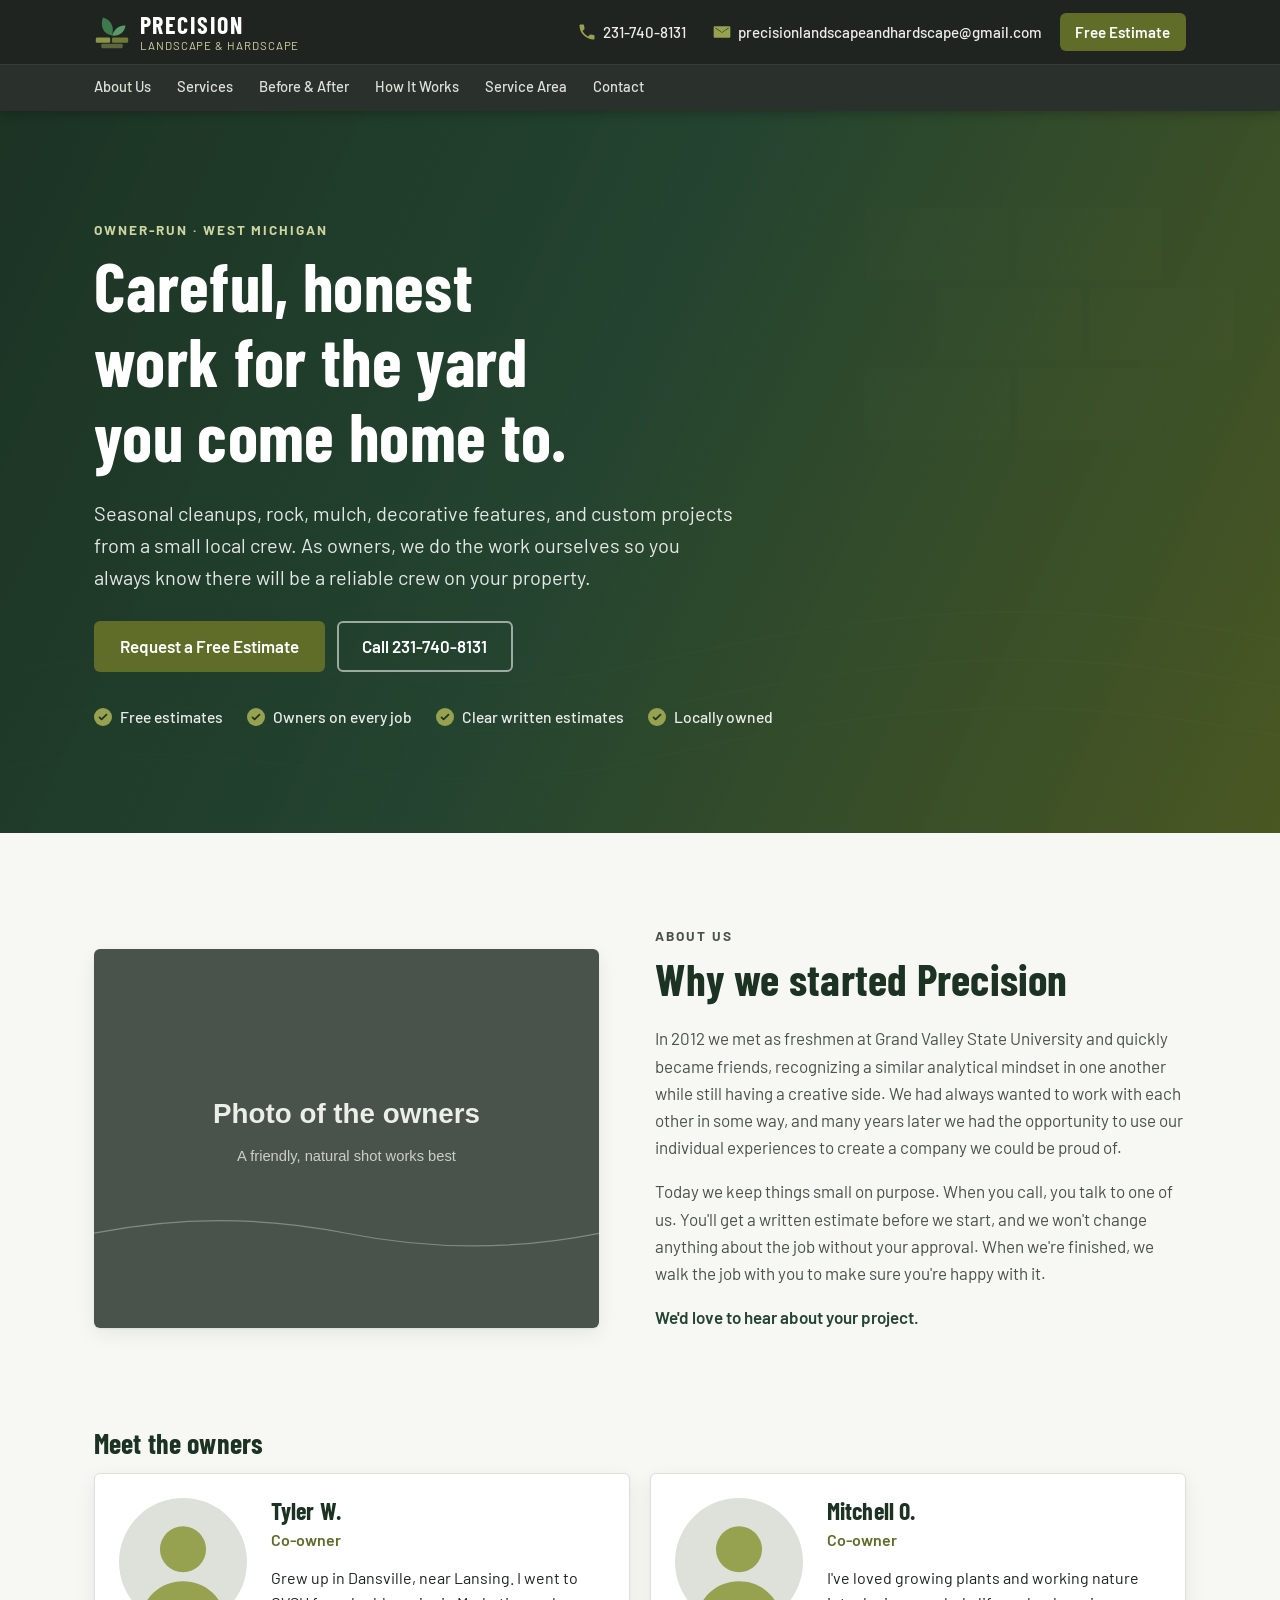
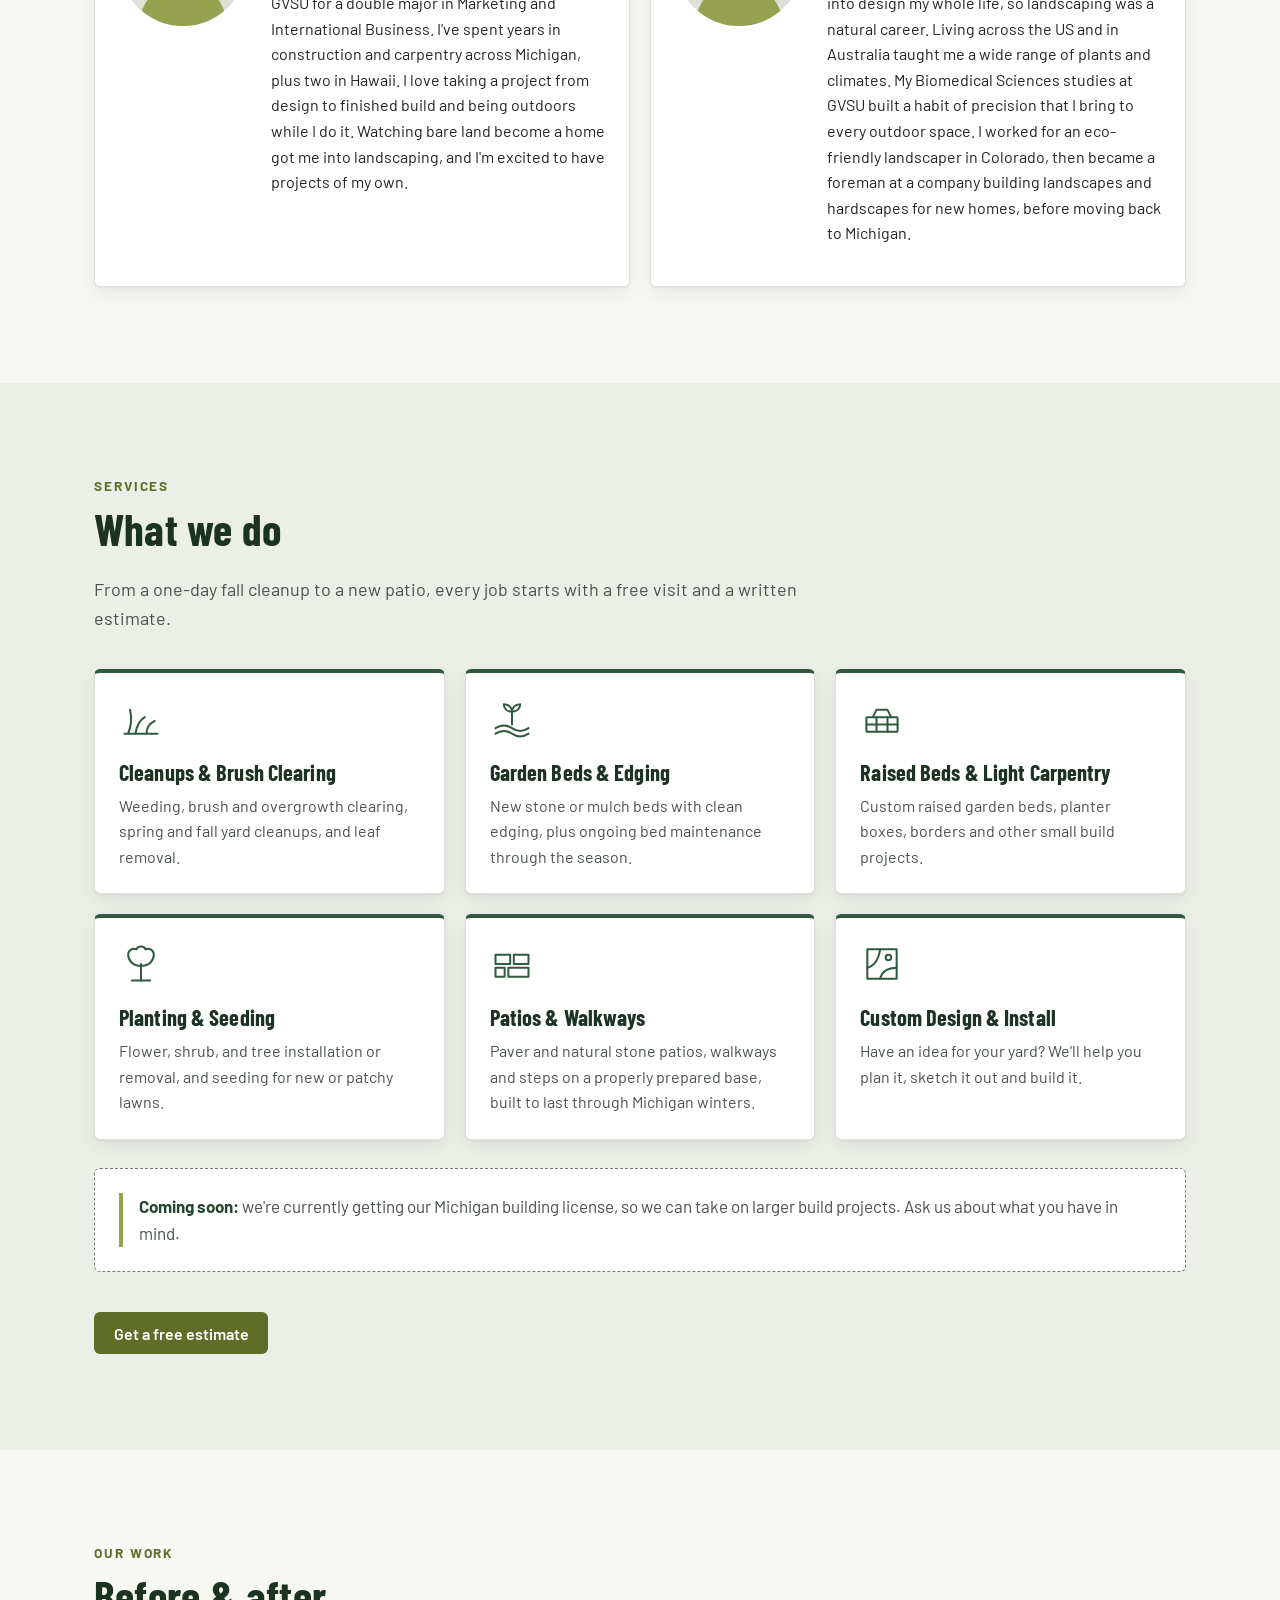
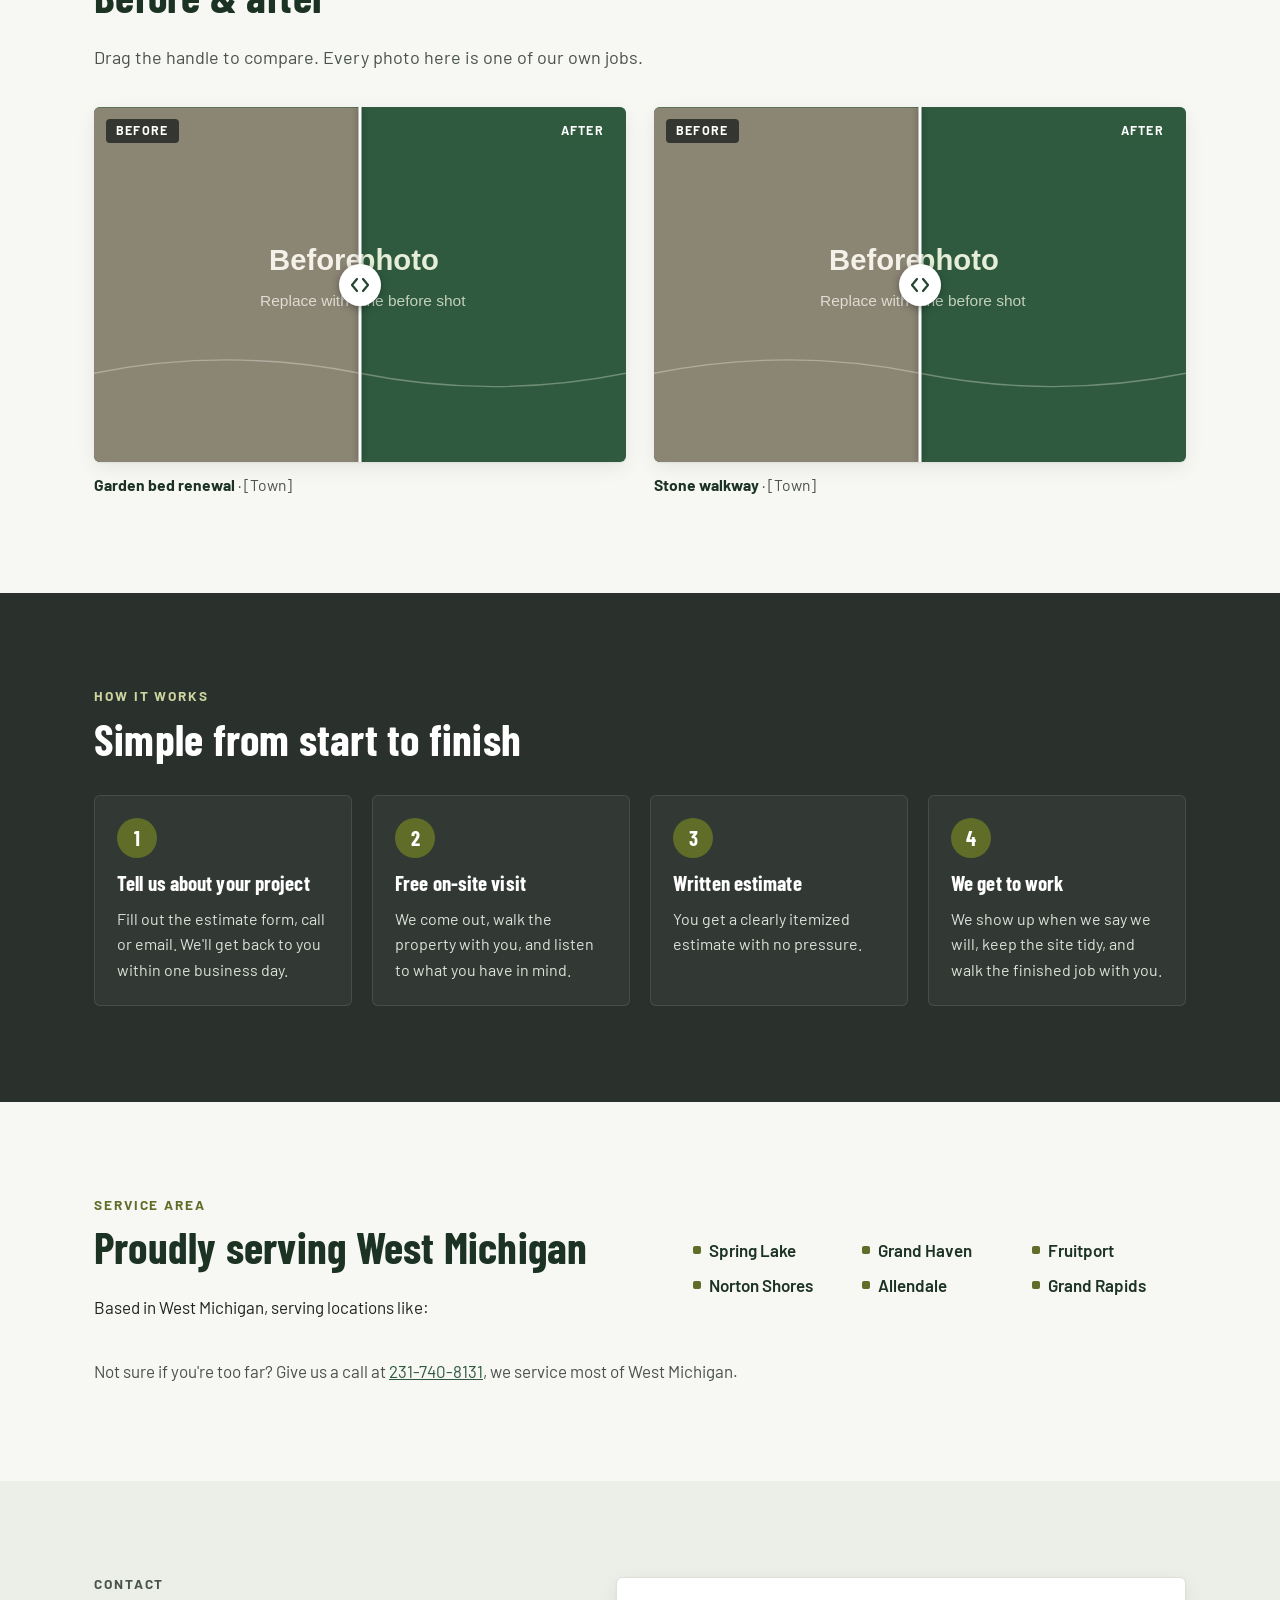
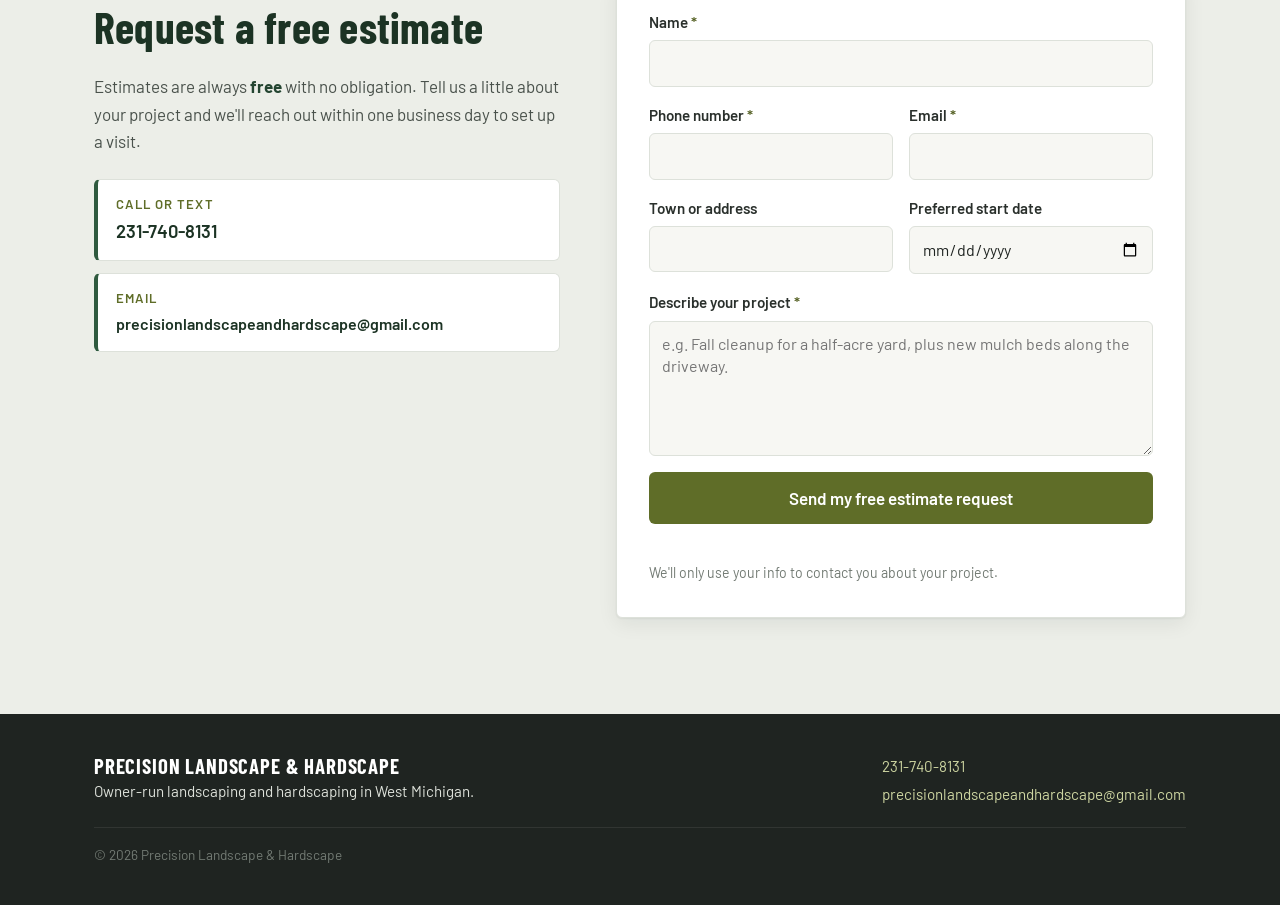
==== index.html @ 7b065ec7 "Update site copy and connect estimate form - Rewrite About Us story and customer commitments - Updat" ====
<!doctype html>
<html lang="en">
<head>
  <meta charset="utf-8">
  <meta name="viewport" content="width=device-width, initial-scale=1">
  <title>Precision Landscape &amp; Hardscape | West Michigan</title>
  <meta name="description" content="Precision Landscape & Hardscape is a small, owner-run crew in West Michigan doing seasonal cleanups, garden beds, patios, walkways and custom landscape projects. Free estimates.">
  <meta name="theme-color" content="#1f2421">
  <meta property="og:title" content="Precision Landscape & Hardscape">
  <meta property="og:description" content="Owner-run landscaping and hardscaping in West Michigan. Free estimates.">
  <meta property="og:type" content="website">
  <link rel="icon" href="assets/favicon.svg" type="image/svg+xml">
  <link rel="preconnect" href="https://fonts.googleapis.com">
  <link rel="preconnect" href="https://fonts.gstatic.com" crossorigin>
  <link href="https://fonts.googleapis.com/css2?family=Barlow+Condensed:wght@600;700&family=Barlow:wght@400;500;600&display=swap" rel="stylesheet">
  <link rel="stylesheet" href="styles.css">
</head>
<body>
  <a class="skip-link" href="#main">Skip to content</a>

  <!-- Persistent header: brand, phone, email and the estimate button stay visible on every scroll position -->
  <header class="site-header">
    <div class="header-bar wrap">
      <a class="brand" href="#top" aria-label="Precision Landscape & Hardscape, back to top">
        <svg class="brand-mark" viewBox="0 0 40 40" aria-hidden="true">
          <rect x="2" y="26" width="16" height="6" rx="1.5" fill="#8a9545"/>
          <rect x="20" y="26" width="18" height="6" rx="1.5" fill="#6f7a35"/>
          <rect x="8" y="33" width="24" height="5" rx="1.5" fill="#5c6440"/>
          <path d="M20 24C9 22 7 12 10 4c8 2 13 9 10 20Z" fill="#3f7a4f"/>
          <path d="M20 24c3-8 9-12 15-11-1 7-7 12-15 11Z" fill="#5b9a68"/>
        </svg>
        <span class="brand-text">
          <span class="brand-name">Precision</span>
          <span class="brand-sub">Landscape &amp; Hardscape</span>
        </span>
      </a>

      <div class="header-contact">
        <a class="contact-link" href="tel:+12317408131">
          <svg viewBox="0 0 24 24" aria-hidden="true"><path d="M6.6 10.8a15.1 15.1 0 0 0 6.6 6.6l2.2-2.2a1 1 0 0 1 1-.25 11.4 11.4 0 0 0 3.6.57 1 1 0 0 1 1 1V20a1 1 0 0 1-1 1A17 17 0 0 1 3 4a1 1 0 0 1 1-1h3.5a1 1 0 0 1 1 1c0 1.25.2 2.45.57 3.57a1 1 0 0 1-.25 1Z"/></svg>
          <span class="contact-text">231-740-8131</span>
        </a>
        <a class="contact-link" href="mailto:precisionlandscapeandhardscape@gmail.com">
          <svg viewBox="0 0 24 24" aria-hidden="true"><path d="M3 5h18a1 1 0 0 1 1 1v12a1 1 0 0 1-1 1H3a1 1 0 0 1-1-1V6a1 1 0 0 1 1-1Zm9 7.2L4.4 7H4v.6l8 5.4 8-5.4V7h-.4Z"/></svg>
          <span class="contact-text contact-email">precisionlandscapeandhardscape@gmail.com</span>
        </a>
        <a class="btn btn-primary js-open-estimate" href="#estimate">
          Free Estimate
        </a>
      </div>
    </div>

    <nav class="site-nav" aria-label="Sections">
      <ul class="wrap">
        <li><a href="#about">About Us</a></li>
        <li><a href="#services">Services</a></li>
        <li><a href="#work">Before &amp; After</a></li>
        <li><a href="#process">How It Works</a></li>
        <li><a href="#area">Service Area</a></li>
        <li><a href="#estimate">Contact</a></li>
      </ul>
    </nav>
  </header>

  <main id="main">
    <!-- HERO -->
    <section class="hero" id="top">
      <div class="wrap hero-inner">
        <p class="eyebrow">Owner-run &middot; West Michigan</p>
        <h1>Careful, honest work for the yard you come home to.</h1>
        <p class="hero-lede">
          Seasonal cleanups, rock, mulch, decorative features, and custom
          projects from a small local crew. As owners, we do the work
          ourselves so you always know there will be a reliable crew on your
          property.
        </p>
        <div class="hero-actions">
          <a class="btn btn-primary btn-lg js-open-estimate" href="#estimate">Request a Free Estimate</a>
          <a class="btn btn-ghost btn-lg" href="tel:+12317408131">Call 231-740-8131</a>
        </div>
        <ul class="trust-row" aria-label="Why customers choose us">
          <li>Free estimates</li>
          <li>Owners on every job</li>
          <li>Clear written estimates</li>
          <li>Locally owned</li>
        </ul>
      </div>
    </section>

    <!-- ABOUT -->
    <section class="section" id="about" aria-labelledby="about-title">
      <div class="wrap about-grid">
        <figure class="about-photo">
          <!-- TODO: replace with a real photo of the owners (landscape orientation, about 1200x900) -->
          <img src="assets/img/owners-placeholder.svg" alt="The owners of Precision Landscape & Hardscape" width="1200" height="900" loading="lazy">
        </figure>
        <div class="about-copy">
          <p class="eyebrow">About Us</p>
          <h2 id="about-title">Why we started Precision</h2>
          <p>
            In 2012 we met as freshmen at Grand Valley State University and
            quickly became friends, recognizing a similar analytical mindset in
            one another while still having a creative side. We had always wanted
            to work with each other in some way, and many years later we had the
            opportunity to use our individual experiences to create a company we
            could be proud of.
          </p>
          <p>
            Today we keep things small on purpose. When you call, you talk to
            one of us. You'll get a written estimate before we start, and we
            won't change anything about the job without your approval. When we're
            finished, we walk the job with you to make sure you're happy with
            it.
          </p>
          <p class="about-signoff">We'd love to hear about your project.</p>
        </div>
      </div>

      <div class="wrap team">
        <h3 class="team-title">Meet the owners</h3>
        <div class="team-grid">
          <!-- TODO: one card per owner. Fill in names, photos and real background. -->
          <article class="person">
            <img class="person-photo" src="assets/img/person-placeholder.svg" alt="Tyler W." width="400" height="400" loading="lazy">
            <div>
              <h4>Tyler W.</h4>
              <p class="person-role">Co-owner</p>
              <p>
                Grew up in Dansville, near Lansing. I went to GVSU for a double
                major in Marketing and International Business. I've spent years
                in construction and carpentry across Michigan, plus two in
                Hawaii. I love taking a project from design to finished build and
                being outdoors while I do it. Watching bare land become a home
                got me into landscaping, and I'm excited to have projects of my
                own.
              </p>
            </div>
          </article>
          <article class="person">
            <img class="person-photo" src="assets/img/person-placeholder.svg" alt="Mitchell O." width="400" height="400" loading="lazy">
            <div>
              <h4>Mitchell O.</h4>
              <p class="person-role">Co-owner</p>
              <p>
                I've loved growing plants and working nature into design my whole
                life, so landscaping was a natural career. Living across the US
                and in Australia taught me a wide range of plants and climates.
                My Biomedical Sciences studies at GVSU built a habit of precision
                that I bring to every outdoor space. I worked for an eco-friendly
                landscaper in Colorado, then became a foreman at a company
                building landscapes and hardscapes for new homes, before moving
                back to Michigan.
              </p>
            </div>
          </article>
        </div>
      </div>
    </section>

    <!-- SERVICES -->
    <section class="section section-tint" id="services" aria-labelledby="services-title">
      <div class="wrap">
        <p class="eyebrow">Services</p>
        <h2 id="services-title">What we do</h2>
        <p class="section-lede">From a one-day fall cleanup to a new patio, every job starts with a free visit and a written estimate.</p>

        <div class="service-grid">
          <article class="service">
            <svg class="service-icon" viewBox="0 0 48 48" aria-hidden="true"><path d="M10 40c4-10 4-18 2-26M18 40c1-8 4-14 10-18M30 40c0-6 3-11 9-14" /><path d="M6 40h36" /></svg>
            <h3>Cleanups &amp; Brush Clearing</h3>
            <p>Weeding, brush and overgrowth clearing, spring and fall yard cleanups, and leaf removal.</p>
          </article>
          <article class="service">
            <svg class="service-icon" viewBox="0 0 48 48" aria-hidden="true"><path d="M6 34c6-4 12-4 18 0s12 4 18 0" /><path d="M6 40c6-4 12-4 18 0s12 4 18 0" /><path d="M24 30V16m0 0c-6 0-9-4-9-8 6 0 9 4 9 8Zm0 0c6 0 9-4 9-8-6 0-9 4-9 8Z" /></svg>
            <h3>Garden Beds &amp; Edging</h3>
            <p>New stone or mulch beds with clean edging, plus ongoing bed maintenance through the season.</p>
          </article>
          <article class="service">
            <svg class="service-icon" viewBox="0 0 48 48" aria-hidden="true"><rect x="7" y="22" width="34" height="16" rx="1" /><path d="M7 30h34M18 22v16M30 22v16M14 22l4-8h12l4 8" /></svg>
            <h3>Raised Beds &amp; Light Carpentry</h3>
            <p>Custom raised garden beds, planter boxes, borders and other small build projects.</p>
          </article>
          <article class="service">
            <svg class="service-icon" viewBox="0 0 48 48" aria-hidden="true"><path d="M24 42V24" /><path d="M24 26c-9 0-14-6-14-12 0-5 5-8 9-6 2-4 8-4 10 0 4-2 9 1 9 6 0 6-5 12-14 12Z" /><path d="M14 42h20" /></svg>
            <h3>Planting &amp; Seeding</h3>
            <p>Flower, shrub, and tree installation or removal, and seeding for new or patchy lawns.</p>
          </article>
          <article class="service">
            <svg class="service-icon" viewBox="0 0 48 48" aria-hidden="true"><path d="M6 14h16v10H6zM26 14h16v10H26zM6 28h10v10H6zM20 28h22v10H20z" /></svg>
            <h3>Patios &amp; Walkways</h3>
            <p>Paver and natural stone patios, walkways and steps on a properly prepared base, built to last through Michigan winters.</p>
          </article>
          <article class="service">
            <svg class="service-icon" viewBox="0 0 48 48" aria-hidden="true"><path d="M8 40V8h32v32Z" /><path d="M8 28c8-2 12-8 14-20M22 40c2-8 8-12 18-12" /><circle cx="31" cy="17" r="3" /></svg>
            <h3>Custom Design &amp; Install</h3>
            <p>Have an idea for your yard? We'll help you plan it, sketch it out and build it.</p>
          </article>
        </div>

        <div class="services-extra">
          <p class="license-note">
            <strong>Coming soon:</strong> we're currently getting our Michigan
            building license, so we can take on larger build projects. Ask us about
            what you have in mind.
          </p>
        </div>

        <div class="section-cta">
          <a class="btn btn-primary js-open-estimate" href="#estimate">Get a free estimate</a>
        </div>
      </div>
    </section>

    <!-- BEFORE & AFTER -->
    <section class="section" id="work" aria-labelledby="work-title">
      <div class="wrap">
        <p class="eyebrow">Our Work</p>
        <h2 id="work-title">Before &amp; after</h2>
        <p class="section-lede">Drag the handle to compare. Every photo here is one of our own jobs.</p>

        <div class="ba-grid">
          <!-- TODO: replace placeholder pairs with real photos taken from the same angle. Keep each pair the same size. -->
          <figure class="ba">
            <div class="ba-frame" style="--pos: 50%">
              <img class="ba-after" src="assets/img/after-placeholder.svg" alt="After: finished garden bed with stone edging" width="1200" height="800" loading="lazy">
              <img class="ba-before" src="assets/img/before-placeholder.svg" alt="Before: overgrown garden bed" width="1200" height="800" loading="lazy">
              <span class="ba-tag ba-tag-before" aria-hidden="true">Before</span>
              <span class="ba-tag ba-tag-after" aria-hidden="true">After</span>
              <input class="ba-range" type="range" min="0" max="100" value="50" aria-label="Compare before and after">
            </div>
            <figcaption><strong>Garden bed renewal</strong> &middot; [Town]</figcaption>
          </figure>
          <figure class="ba">
            <div class="ba-frame" style="--pos: 50%">
              <img class="ba-after" src="assets/img/after-placeholder.svg" alt="After: new stone walkway" width="1200" height="800" loading="lazy">
              <img class="ba-before" src="assets/img/before-placeholder.svg" alt="Before: worn dirt path" width="1200" height="800" loading="lazy">
              <span class="ba-tag ba-tag-before" aria-hidden="true">Before</span>
              <span class="ba-tag ba-tag-after" aria-hidden="true">After</span>
              <input class="ba-range" type="range" min="0" max="100" value="50" aria-label="Compare before and after">
            </div>
            <figcaption><strong>Stone walkway</strong> &middot; [Town]</figcaption>
          </figure>
        </div>
      </div>
    </section>

    <!-- PROCESS -->
    <section class="section section-dark" id="process" aria-labelledby="process-title">
      <div class="wrap">
        <p class="eyebrow">How It Works</p>
        <h2 id="process-title">Simple from start to finish</h2>
        <ol class="steps">
          <li>
            <h3>Tell us about your project</h3>
            <p>Fill out the estimate form, call or email. We'll get back to you within one business day.</p>
          </li>
          <li>
            <h3>Free on-site visit</h3>
            <p>We come out, walk the property with you, and listen to what you have in mind.</p>
          </li>
          <li>
            <h3>Written estimate</h3>
            <p>You get a clearly itemized estimate with no pressure.</p>
          </li>
          <li>
            <h3>We get to work</h3>
            <p>We show up when we say we will, keep the site tidy, and walk the finished job with you.</p>
          </li>
        </ol>
      </div>
    </section>

    <!-- SERVICE AREA -->
    <section class="section" id="area" aria-labelledby="area-title">
      <div class="wrap area">
        <div>
          <p class="eyebrow">Service Area</p>
          <h2 id="area-title">Proudly serving West Michigan</h2>
          <p>Based in West Michigan, serving locations like:</p>
        </div>
        <ul class="town-list">
          <li>Spring Lake</li>
          <li>Grand Haven</li>
          <li>Fruitport</li>
          <li>Norton Shores</li>
          <li>Allendale</li>
          <li>Grand Rapids</li>
        </ul>
        <p class="area-note">Not sure if you're too far? Give us a call at <a href="tel:+12317408131">231-740-8131</a>, we service most of West Michigan.</p>
      </div>
    </section>

    <!-- ESTIMATE / CONTACT -->
    <section class="section section-tint" id="estimate" aria-labelledby="estimate-title">
      <div class="wrap contact-grid">
        <div class="contact-intro">
          <p class="eyebrow">Contact</p>
          <h2 id="estimate-title">Request a free estimate</h2>
          <p>Estimates are always <strong>free</strong> with no obligation. Tell us a little about your project and we'll reach out within one business day to set up a visit.</p>
          <div class="contact-cards">
            <a class="contact-card" href="tel:+12317408131">
              <span class="contact-card-label">Call or text</span>
              <span class="contact-card-value">231-740-8131</span>
            </a>
            <a class="contact-card" href="mailto:precisionlandscapeandhardscape@gmail.com">
              <span class="contact-card-label">Email</span>
              <span class="contact-card-value contact-card-email">precisionlandscapeandhardscape@gmail.com</span>
            </a>
          </div>
        </div>

        <!-- The same form is cloned into the pop-up dialog by script.js -->
        <form class="estimate-form" id="estimate-form" action="https://api.web3forms.com/submit" method="POST">
          <input type="hidden" name="access_key" value="77cc3ead-da97-4a16-895d-c7a7a06954b9">
          <input type="hidden" name="subject" value="New free estimate request (website)">
          <input type="hidden" name="from_name" value="Precision Landscape website">
          <input type="hidden" name="redirect" value="https://theloafbloke.github.io/thanks.html">
          <input type="checkbox" name="botcheck" class="hp" tabindex="-1" autocomplete="off" aria-hidden="true">

          <div class="field">
            <label for="f-name">Name <span class="req" aria-hidden="true">*</span></label>
            <input id="f-name" name="name" type="text" autocomplete="name" required>
          </div>
          <div class="field-row">
            <div class="field">
              <label for="f-phone">Phone number <span class="req" aria-hidden="true">*</span></label>
              <input id="f-phone" name="phone" type="tel" autocomplete="tel" inputmode="tel" required>
            </div>
            <div class="field">
              <label for="f-email">Email <span class="req" aria-hidden="true">*</span></label>
              <input id="f-email" name="email" type="email" autocomplete="email" required>
            </div>
          </div>
          <div class="field-row">
            <div class="field">
              <label for="f-town">Town or address</label>
              <input id="f-town" name="location" type="text" autocomplete="address-level2">
            </div>
            <div class="field">
              <label for="f-date">Preferred start date</label>
              <input id="f-date" name="preferred_start_date" type="date">
            </div>
          </div>
          <div class="field">
            <label for="f-message">Describe your project <span class="req" aria-hidden="true">*</span></label>
            <textarea id="f-message" name="message" rows="5" required placeholder="e.g. Fall cleanup for a half-acre yard, plus new mulch beds along the driveway."></textarea>
          </div>
          <button class="btn btn-primary btn-lg btn-block" type="submit">Send my free estimate request</button>
          <p class="form-status" role="status" aria-live="polite"></p>
          <p class="form-fine">We'll only use your info to contact you about your project.</p>
        </form>
      </div>
    </section>
  </main>

  <footer class="site-footer">
    <div class="wrap footer-inner">
      <div>
        <p class="footer-brand">Precision Landscape &amp; Hardscape</p>
        <p>Owner-run landscaping and hardscaping in West Michigan.</p>
      </div>
      <div class="footer-contact">
        <a href="tel:+12317408131">231-740-8131</a>
        <a href="mailto:precisionlandscapeandhardscape@gmail.com">precisionlandscapeandhardscape@gmail.com</a>
      </div>
      <p class="footer-copy">&copy; <span id="year">2026</span> Precision Landscape &amp; Hardscape</p>
    </div>
  </footer>

  <!-- Estimate pop-up (filled with a copy of the form by script.js) -->
  <dialog class="estimate-dialog" id="estimate-dialog" aria-labelledby="dialog-title">
    <div class="dialog-head">
      <div>
        <h2 id="dialog-title">Request a free estimate</h2>
        <p>Free, no obligation. We'll reply within one business day.</p>
      </div>
      <button class="dialog-close" type="button" aria-label="Close">&times;</button>
    </div>
    <div class="dialog-body"></div>
  </dialog>

  <script src="script.js"></script>
</body>
</html>
---- styles.css ----
/* Precision Landscape & Hardscape
   Palette per client brief: gray / dark gray / dark green / olive green */
:root {
  --charcoal: #1f2421;
  --gray-900: #2a302c;
  --gray-700: #4a524c;
  --gray-500: #737b74;
  --gray-200: #dde1da;
  --gray-100: #eceee8;
  --paper: #f7f7f3;
  --white: #ffffff;

  --green-900: #1c3324;
  --green-800: #244531;
  --green-700: #2f5a3f;
  --olive-700: #535f22;
  --olive-600: #5f6d28;  /* buttons: 5.6:1 with white text */
  --olive-400: #96a24f;
  --olive-200: #cdd5a1;

  --text: #1f2421;
  --text-muted: #4a524c;

  --radius: 6px;
  --shadow: 0 1px 2px rgba(20, 30, 22, .06), 0 6px 20px rgba(20, 30, 22, .07);
  --header-h: 112px;
  --font-body: "Barlow", system-ui, -apple-system, "Segoe UI", sans-serif;
  --font-head: "Barlow Condensed", "Arial Narrow", system-ui, sans-serif;
}

*, *::before, *::after { box-sizing: border-box; }
html { scroll-behavior: smooth; scroll-padding-top: calc(var(--header-h) + 8px); -webkit-text-size-adjust: 100%; }
@media (prefers-reduced-motion: reduce) { html { scroll-behavior: auto; } }

body {
  margin: 0;
  background: var(--paper);
  color: var(--text);
  font-family: var(--font-body);
  font-size: 1.0625rem;
  line-height: 1.6;
  overflow-x: hidden;
}
img { max-width: 100%; height: auto; display: block; }
a { color: var(--green-700); }
h1, h2, h3, h4 { font-family: var(--font-head); font-weight: 700; line-height: 1.1; margin: 0 0 .5em; letter-spacing: .005em; }
h2 { font-size: clamp(2rem, 4vw, 2.75rem); color: var(--green-900); }
h3 { font-size: 1.4rem; }
p { margin: 0 0 1em; }

.wrap { width: 100%; max-width: 1140px; margin: 0 auto; padding: 0 16px; }
@media (min-width: 640px) { .wrap { padding: 0 24px; } }

.skip-link { position: absolute; left: -9999px; top: 8px; z-index: 100; background: var(--white); padding: 8px 12px; }
.skip-link:focus { left: 8px; }

:focus-visible { outline: 3px solid var(--olive-400); outline-offset: 2px; }

/* ---------- Buttons ---------- */
.btn {
  display: inline-flex; align-items: center; justify-content: center; gap: .4em;
  padding: .6em 1.1em;
  border: 2px solid transparent; border-radius: var(--radius);
  font: 600 1rem/1.2 var(--font-body);
  text-decoration: none; cursor: pointer; white-space: nowrap;
  transition: background-color .15s, border-color .15s, color .15s;
}
.btn-primary { background: var(--olive-600); color: var(--white); }
.btn-primary:hover { background: var(--olive-700); }
.btn-ghost { border-color: rgba(255,255,255,.55); color: var(--white); }
.btn-ghost:hover { background: rgba(255,255,255,.1); border-color: var(--white); }
.btn-lg { padding: .8em 1.4em; font-size: 1.0625rem; }
.btn-block { width: 100%; }

/* ---------- Header ---------- */
.site-header {
  position: sticky; top: 0; z-index: 50;
  background: var(--charcoal);
  color: var(--white);
  box-shadow: 0 2px 10px rgba(0,0,0,.25);
}
.header-bar { display: flex; align-items: center; justify-content: space-between; gap: 12px; min-height: 64px; }
.brand { display: flex; align-items: center; gap: 10px; color: var(--white); text-decoration: none; min-width: 0; }
.brand-mark { width: 36px; height: 36px; flex: none; }
.brand-text { display: flex; flex-direction: column; line-height: 1; min-width: 0; }
.brand-name { font: 700 1.5rem/1 var(--font-head); letter-spacing: .06em; text-transform: uppercase; }
.brand-sub { font-size: .72rem; letter-spacing: .08em; text-transform: uppercase; color: var(--olive-200); margin-top: 3px; white-space: nowrap; }

.header-contact { display: flex; align-items: center; gap: 6px; flex: none; }
.contact-link {
  display: inline-flex; align-items: center; gap: 6px;
  color: var(--gray-100); text-decoration: none; font-weight: 500; font-size: .95rem;
  padding: 8px; border-radius: var(--radius);
}
.contact-link:hover { background: rgba(255,255,255,.08); color: var(--white); }
.contact-link svg { width: 20px; height: 20px; fill: var(--olive-400); flex: none; }
.contact-text { display: none; }
.header-contact .btn { padding: .55em .9em; font-size: .95rem; }

@media (min-width: 720px) {
  .contact-link:first-child .contact-text { display: inline; }
}
@media (min-width: 1100px) {
  .contact-email { display: inline !important; }
  .header-contact { gap: 10px; }
}

.site-nav { background: var(--gray-900); border-top: 1px solid rgba(255,255,255,.06); }
.site-nav ul {
  list-style: none; margin: 0 auto; display: flex; gap: 2px;
  overflow-x: auto; scrollbar-width: none;
}
.site-nav ul::-webkit-scrollbar { display: none; }
.site-nav a {
  display: block; padding: 10px 12px; white-space: nowrap;
  color: var(--gray-200); text-decoration: none; font-size: .92rem; font-weight: 500;
  border-bottom: 2px solid transparent;
}
.site-nav a:hover, .site-nav a.is-active { color: var(--white); border-bottom-color: var(--olive-400); }
.site-nav li:first-child a { padding-left: 0; }

/* Very narrow phones: keep everything on one line */
@media (max-width: 380px) {
  .brand-sub { display: none; }
  .brand-mark { width: 30px; height: 30px; }
  .header-contact .btn { padding: .5em .7em; font-size: .9rem; }
}

/* ---------- Hero ---------- */
.hero {
  position: relative;
  color: var(--white);
  background:
    linear-gradient(115deg, rgba(28,51,36,.96) 0%, rgba(36,69,49,.9) 45%, rgba(83,95,34,.82) 100%),
    url("assets/img/hero-texture.svg") center / cover no-repeat,
    var(--green-900);
  /* TODO: once a real project photo exists, put it in place of hero-texture.svg and lighten the gradient */
}
.hero-inner { padding-top: clamp(56px, 10vw, 112px); padding-bottom: clamp(56px, 9vw, 104px); }
.hero h1 { font-size: clamp(2.5rem, 6.5vw, 4.25rem); max-width: 16ch; margin-bottom: .35em; }
.hero-lede { font-size: clamp(1.05rem, 2vw, 1.25rem); max-width: 40rem; color: rgba(255,255,255,.88); }
.hero-actions { display: flex; flex-wrap: wrap; gap: 12px; margin: 28px 0 32px; }
.hero .eyebrow { color: var(--olive-200); }
.trust-row { list-style: none; padding: 0; margin: 0; display: flex; flex-wrap: wrap; gap: 8px 24px; font-weight: 500; font-size: .98rem; }
.trust-row li { display: flex; align-items: center; gap: 8px; color: rgba(255,255,255,.9); }
.trust-row li::before {
  content: ""; width: 18px; height: 18px; flex: none; border-radius: 50%;
  background: var(--olive-400) url("data:image/svg+xml,%3Csvg xmlns='http://www.w3.org/2000/svg' viewBox='0 0 20 20'%3E%3Cpath d='M5 10.5l3 3 7-7' fill='none' stroke='%231c3324' stroke-width='2.4' stroke-linecap='round' stroke-linejoin='round'/%3E%3C/svg%3E") center / 14px no-repeat;
}

/* ---------- Sections ---------- */
.section { padding: clamp(56px, 8vw, 96px) 0; }
.section-tint { background: var(--gray-100); }
.section-dark { background: var(--gray-900); color: var(--gray-100); }
.section-dark h2 { color: var(--white); }
.eyebrow {
  font: 700 .85rem/1 var(--font-body); letter-spacing: .14em; text-transform: uppercase;
  color: var(--olive-600); margin-bottom: .9em;
}
.section-dark .eyebrow { color: var(--olive-200); }
.section-lede { font-size: 1.125rem; color: var(--text-muted); max-width: 44rem; margin-bottom: 2.25rem; }
.section-cta { margin-top: 2.5rem; }

/* ---------- About ---------- */
.about-grid { display: grid; gap: 32px; align-items: center; }
@media (min-width: 880px) { .about-grid { grid-template-columns: 1fr 1.05fr; gap: 56px; } }
.about-photo { margin: 0; }
.about-photo img { border-radius: var(--radius); box-shadow: var(--shadow); width: 100%; }
.about-copy p { color: var(--text-muted); }
.about-signoff { font-weight: 600; color: var(--green-800) !important; }

.team { margin-top: clamp(48px, 7vw, 80px); }
.team-title { font-size: 1.75rem; color: var(--green-900); }
.team-grid { display: grid; gap: 20px; }
@media (min-width: 880px) { .team-grid { grid-template-columns: 1fr 1fr; } }
.person {
  display: grid; grid-template-columns: 96px 1fr; gap: 18px; align-items: start;
  background: var(--white); border: 1px solid var(--gray-200); border-radius: var(--radius);
  padding: 20px; box-shadow: var(--shadow);
}
@media (min-width: 560px) { .person { grid-template-columns: 128px 1fr; padding: 24px; gap: 24px; } }
.person-photo { width: 100%; aspect-ratio: 1; object-fit: cover; border-radius: 50%; }
.person h4 { font-size: 1.5rem; margin-bottom: .1em; color: var(--green-900); }
.person-role { font-size: .9rem; font-weight: 600; color: var(--olive-600); margin-bottom: .75em; }
.person p { font-size: 1rem; }
.person-facts { margin: 0; padding-left: 1.1em; color: var(--text-muted); font-size: .95rem; }
.person-facts li + li { margin-top: 2px; }

/* ---------- Services ---------- */
.service-grid { display: grid; gap: 16px; }
@media (min-width: 600px) { .service-grid { grid-template-columns: repeat(2, 1fr); } }
@media (min-width: 960px) { .service-grid { grid-template-columns: repeat(3, 1fr); gap: 20px; } }
.service {
  background: var(--white); border-radius: var(--radius); padding: 24px;
  border: 1px solid var(--gray-200); border-top: 4px solid var(--green-700);
  box-shadow: var(--shadow);
}
.service-icon { width: 44px; height: 44px; fill: none; stroke: var(--green-700); stroke-width: 2.2; stroke-linecap: round; stroke-linejoin: round; margin-bottom: 12px; }
.service h3 { color: var(--green-900); margin-bottom: .35em; }
.service p { color: var(--text-muted); margin: 0; font-size: 1rem; }

.services-extra {
  display: grid; gap: 20px; margin-top: 28px;
  padding: 24px; border-radius: var(--radius); background: var(--white); border: 1px dashed var(--gray-500);
}
.services-extra h3 { color: var(--green-900); font-size: 1.25rem; }
.pill-list { list-style: none; padding: 0; margin: 0; display: flex; flex-wrap: wrap; gap: 8px; }
.pill-list li { background: var(--gray-100); border: 1px solid var(--gray-200); border-radius: 999px; padding: 4px 12px; font-size: .95rem; }
.license-note { margin: 0; padding-left: 16px; border-left: 4px solid var(--olive-400); color: var(--text-muted); }
.license-note strong { color: var(--green-800); }

/* ---------- Before / After ---------- */
.ba-grid { display: grid; gap: 28px; }
@media (min-width: 880px) { .ba-grid { grid-template-columns: 1fr 1fr; } }
.ba { margin: 0; }
.ba-frame {
  position: relative; overflow: hidden; border-radius: var(--radius);
  aspect-ratio: 3 / 2; box-shadow: var(--shadow); background: var(--gray-200);
  user-select: none;
}
.ba-frame img { position: absolute; inset: 0; width: 100%; height: 100%; object-fit: cover; }
.ba-before { clip-path: inset(0 calc(100% - var(--pos)) 0 0); }
.ba-frame::after {
  content: ""; position: absolute; top: 0; bottom: 0; left: var(--pos); width: 3px;
  transform: translateX(-50%); background: var(--white); box-shadow: 0 0 6px rgba(0,0,0,.4); pointer-events: none;
}
.ba-frame::before {
  content: ""; position: absolute; top: 50%; left: var(--pos); z-index: 2;
  width: 42px; height: 42px; transform: translate(-50%, -50%); border-radius: 50%;
  background: var(--white) url("data:image/svg+xml,%3Csvg xmlns='http://www.w3.org/2000/svg' viewBox='0 0 24 24'%3E%3Cpath d='M9 6l-5 6 5 6M15 6l5 6-5 6' fill='none' stroke='%23244531' stroke-width='2.2' stroke-linecap='round' stroke-linejoin='round'/%3E%3C/svg%3E") center / 24px no-repeat;
  box-shadow: 0 2px 8px rgba(0,0,0,.35); pointer-events: none;
}
.ba-tag {
  position: absolute; top: 12px; z-index: 1; padding: 3px 10px; border-radius: 4px;
  font: 700 .78rem/1.4 var(--font-body); letter-spacing: .1em; text-transform: uppercase;
  background: rgba(31,36,33,.8); color: var(--white); pointer-events: none;
}
.ba-tag-before { left: 12px; }
.ba-tag-after { right: 12px; background: rgba(47,90,63,.9); }
.ba-range {
  position: absolute; inset: 0; z-index: 3; width: 100%; height: 100%; margin: 0;
  opacity: 0; cursor: ew-resize; touch-action: pan-y;
}
.ba-range:focus-visible + * , .ba-frame:focus-within { outline: 3px solid var(--olive-400); outline-offset: 3px; }
.ba figcaption { margin-top: 10px; color: var(--text-muted); font-size: .98rem; }
.ba figcaption strong { color: var(--green-900); }

/* ---------- Process ---------- */
.steps { list-style: none; padding: 0; margin: 2rem 0 0; display: grid; gap: 16px; counter-reset: step; }
@media (min-width: 640px) { .steps { grid-template-columns: repeat(2, 1fr); } }
@media (min-width: 1000px) { .steps { grid-template-columns: repeat(4, 1fr); gap: 20px; } }
.steps li {
  counter-increment: step; position: relative;
  background: rgba(255,255,255,.04); border: 1px solid rgba(255,255,255,.1);
  border-radius: var(--radius); padding: 22px;
}
.steps li::before {
  content: counter(step);
  display: grid; place-items: center; width: 40px; height: 40px; margin-bottom: 14px;
  border-radius: 50%; background: var(--olive-600); color: var(--white);
  font: 700 1.3rem/1 var(--font-head);
}
.steps h3 { color: var(--white); font-size: 1.3rem; }
.steps p { margin: 0; color: var(--gray-200); font-size: 1rem; }

/* ---------- Service area ---------- */
.area { display: grid; gap: 20px; }
@media (min-width: 880px) { .area { grid-template-columns: 1.1fr 1fr; align-items: center; column-gap: 56px; } .area-note { grid-column: 1 / -1; } }
.town-list { list-style: none; padding: 0; margin: 0; display: grid; grid-template-columns: repeat(2, 1fr); gap: 8px 16px; }
@media (min-width: 560px) { .town-list { grid-template-columns: repeat(3, 1fr); } }
.town-list li { display: flex; align-items: center; gap: 8px; font-weight: 600; color: var(--green-900); }
.town-list li::before { content: ""; width: 8px; height: 8px; border-radius: 2px; background: var(--olive-600); flex: none; }
.area-note { color: var(--text-muted); margin: 0; }

/* ---------- Contact / form ---------- */
.contact-grid { display: grid; gap: 32px; }
@media (min-width: 920px) { .contact-grid { grid-template-columns: .9fr 1.1fr; gap: 56px; align-items: start; } }
.contact-intro p { color: var(--text-muted); }
.contact-intro strong { color: var(--green-800); }
.contact-cards { display: grid; gap: 12px; margin-top: 24px; }
.contact-card {
  display: flex; flex-direction: column; gap: 2px; padding: 14px 18px;
  background: var(--white); border: 1px solid var(--gray-200); border-left: 4px solid var(--green-700);
  border-radius: var(--radius); text-decoration: none; color: var(--text); min-width: 0;
}
.contact-card:hover { border-color: var(--green-700); }
.contact-card-label { font-size: .82rem; font-weight: 600; letter-spacing: .08em; text-transform: uppercase; color: var(--olive-600); }
.contact-card-value { font-size: 1.15rem; font-weight: 600; color: var(--green-900); }
.contact-card-email { font-size: 1rem; overflow-wrap: anywhere; }

.estimate-form {
  background: var(--white); border-radius: var(--radius); padding: 24px;
  border: 1px solid var(--gray-200); box-shadow: var(--shadow);
}
@media (min-width: 640px) { .estimate-form { padding: 32px; } }
.field { display: flex; flex-direction: column; gap: 6px; margin-bottom: 16px; min-width: 0; }
.field-row { display: grid; gap: 0 16px; }
@media (min-width: 560px) { .field-row { grid-template-columns: 1fr 1fr; } }
.field label { font-weight: 600; font-size: .95rem; color: var(--gray-900); }
.req { color: var(--olive-700); }
.field input, .field textarea {
  width: 100%; padding: 11px 12px; font: 400 1rem/1.4 var(--font-body); color: var(--text);
  background: var(--paper); border: 1.5px solid var(--gray-200); border-radius: var(--radius);
}
.field input:focus, .field textarea:focus { outline: none; border-color: var(--green-700); background: var(--white); box-shadow: 0 0 0 3px rgba(47,90,63,.18); }
.field textarea { resize: vertical; min-height: 120px; }
.hp { position: absolute; left: -9999px; }
.form-status { margin: 12px 0 0; font-weight: 600; min-height: 1.2em; }
.form-status.is-error { color: #a12d2d; }
.form-status.is-success { color: var(--green-700); }
.form-fine { margin: 6px 0 0; font-size: .88rem; color: var(--gray-500); }
.estimate-form button[disabled] { opacity: .7; cursor: progress; }

/* ---------- Dialog ---------- */
.estimate-dialog {
  width: min(640px, calc(100% - 24px)); max-height: calc(100dvh - 24px);
  padding: 0; border: 0; border-radius: 10px; background: var(--paper); color: var(--text);
  box-shadow: 0 20px 60px rgba(0,0,0,.4);
  overflow-x: hidden;
}
.estimate-dialog::backdrop { background: rgba(20, 26, 22, .7); }
.dialog-head {
  position: sticky; top: 0; z-index: 1;
  display: flex; justify-content: space-between; align-items: flex-start; gap: 12px;
  padding: 20px 20px 14px; background: var(--green-900); color: var(--white);
}
.dialog-head h2 { color: var(--white); font-size: 1.75rem; margin-bottom: .15em; }
.dialog-head p { margin: 0; font-size: .95rem; color: var(--olive-200); }
.dialog-close {
  flex: none; width: 40px; height: 40px; border: 0; border-radius: 50%;
  background: rgba(255,255,255,.12); color: var(--white); font-size: 1.6rem; line-height: 1; cursor: pointer;
}
.dialog-close:hover { background: rgba(255,255,255,.22); }
.dialog-body { padding: 16px; }
.dialog-body .estimate-form { box-shadow: none; border: 0; padding: 4px; background: transparent; }

/* ---------- Footer ---------- */
.site-footer { background: var(--charcoal); color: var(--gray-200); padding: 40px 0; font-size: .95rem; }
.footer-inner { display: grid; gap: 20px; }
@media (min-width: 800px) { .footer-inner { grid-template-columns: 1fr auto; align-items: start; } .footer-copy { grid-column: 1 / -1; } }
.footer-brand { font: 700 1.3rem/1.2 var(--font-head); color: var(--white); letter-spacing: .04em; text-transform: uppercase; margin-bottom: .3em; }
.site-footer p { margin: 0; }
.footer-contact { display: flex; flex-direction: column; gap: 4px; min-width: 0; }
.footer-contact a { color: var(--olive-200); text-decoration: none; overflow-wrap: anywhere; }
.footer-contact a:hover { color: var(--white); text-decoration: underline; }
.footer-copy { color: var(--gray-500); font-size: .85rem; padding-top: 16px; border-top: 1px solid rgba(255,255,255,.08); }

/* ---------- Thank-you page ---------- */
.thanks { min-height: 60vh; display: grid; place-items: center; text-align: center; padding: 80px 0; }
.thanks h1 { font-size: clamp(2.25rem, 5vw, 3.25rem); color: var(--green-900); }
.thanks p { color: var(--text-muted); max-width: 34rem; margin-left: auto; margin-right: auto; }
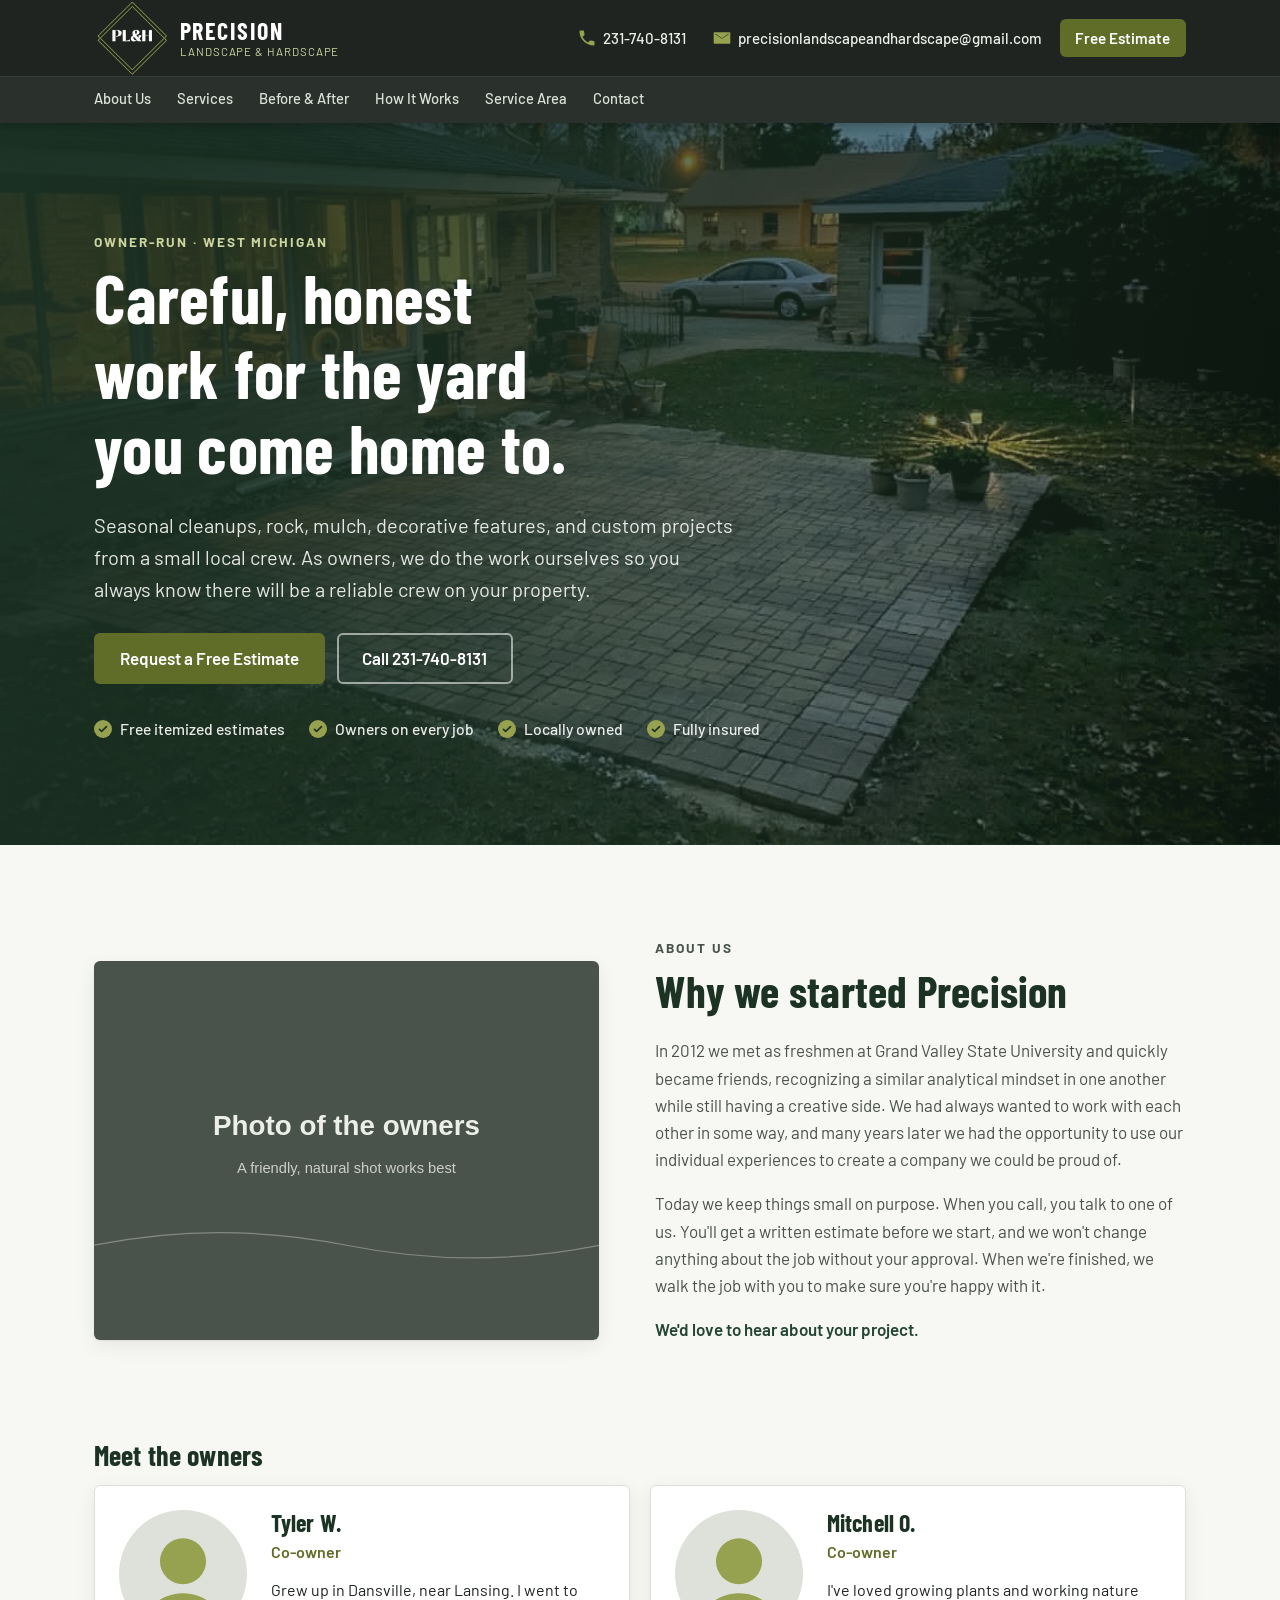
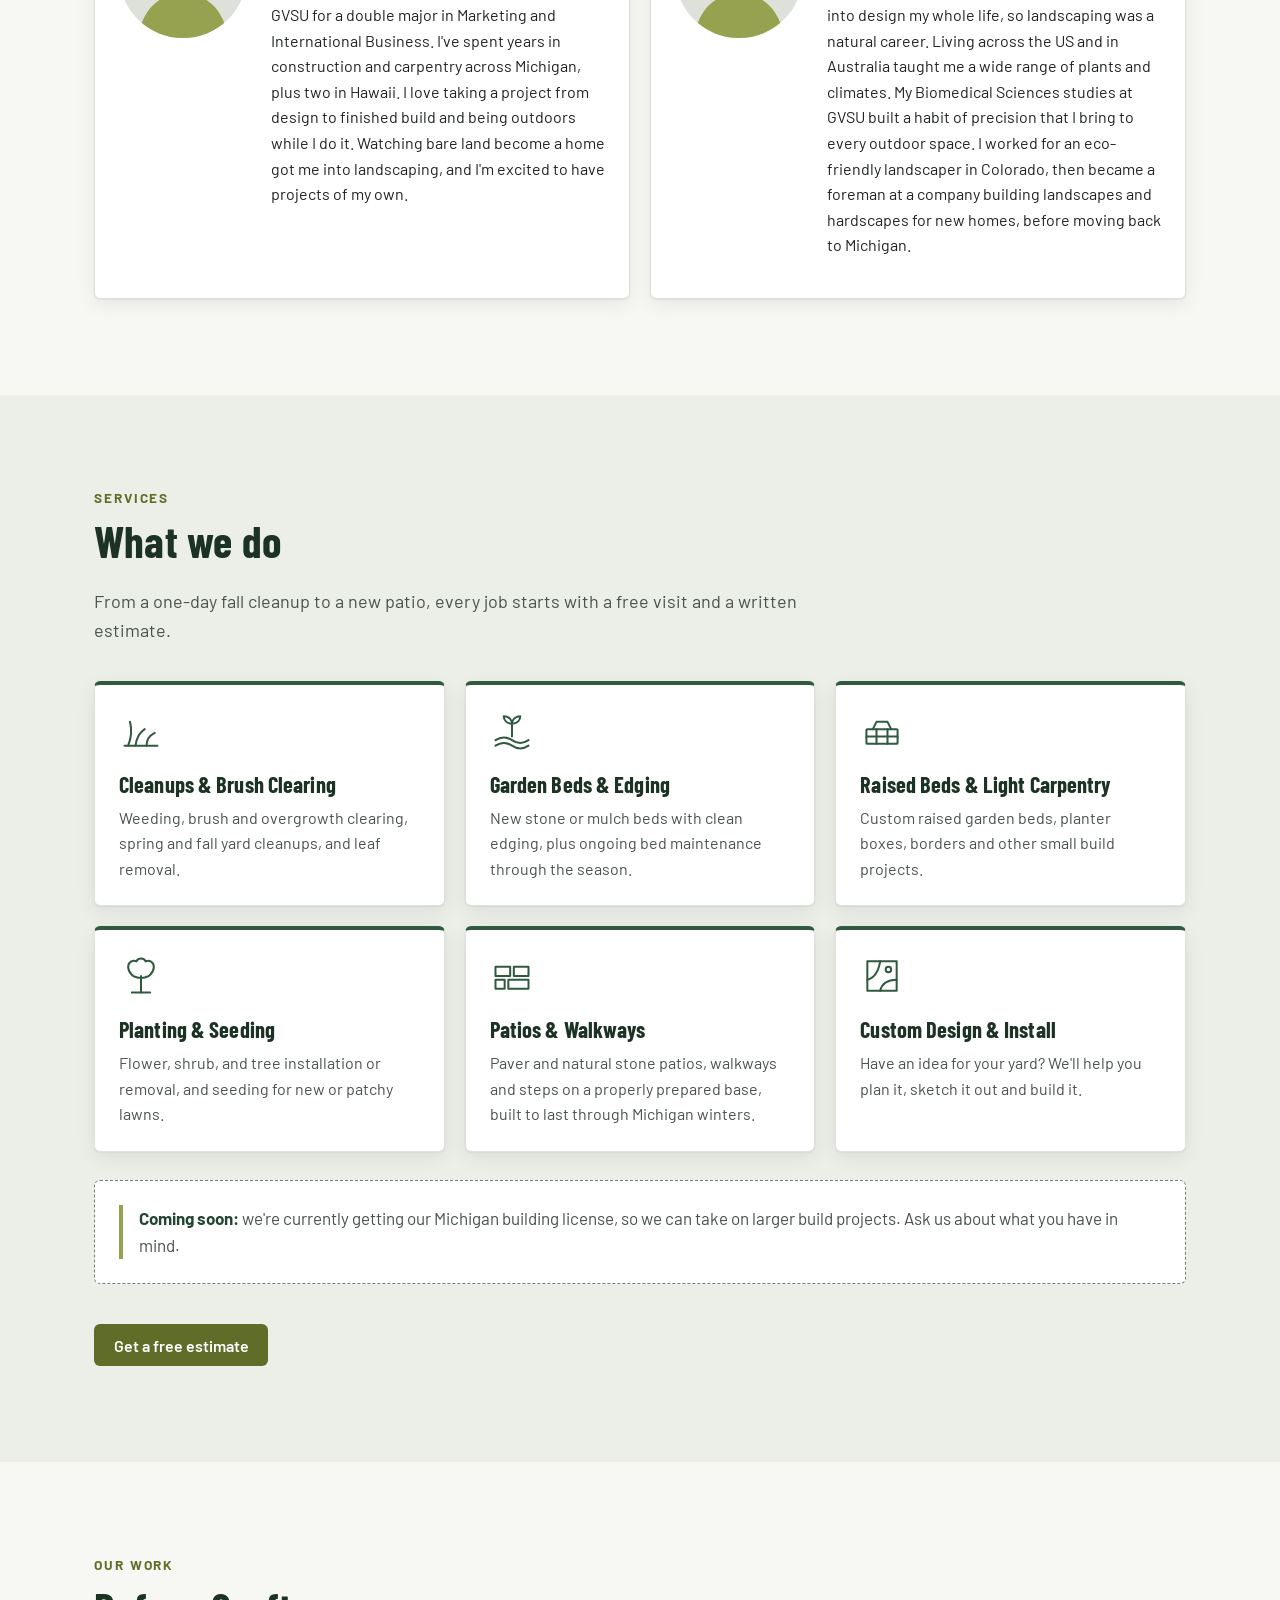
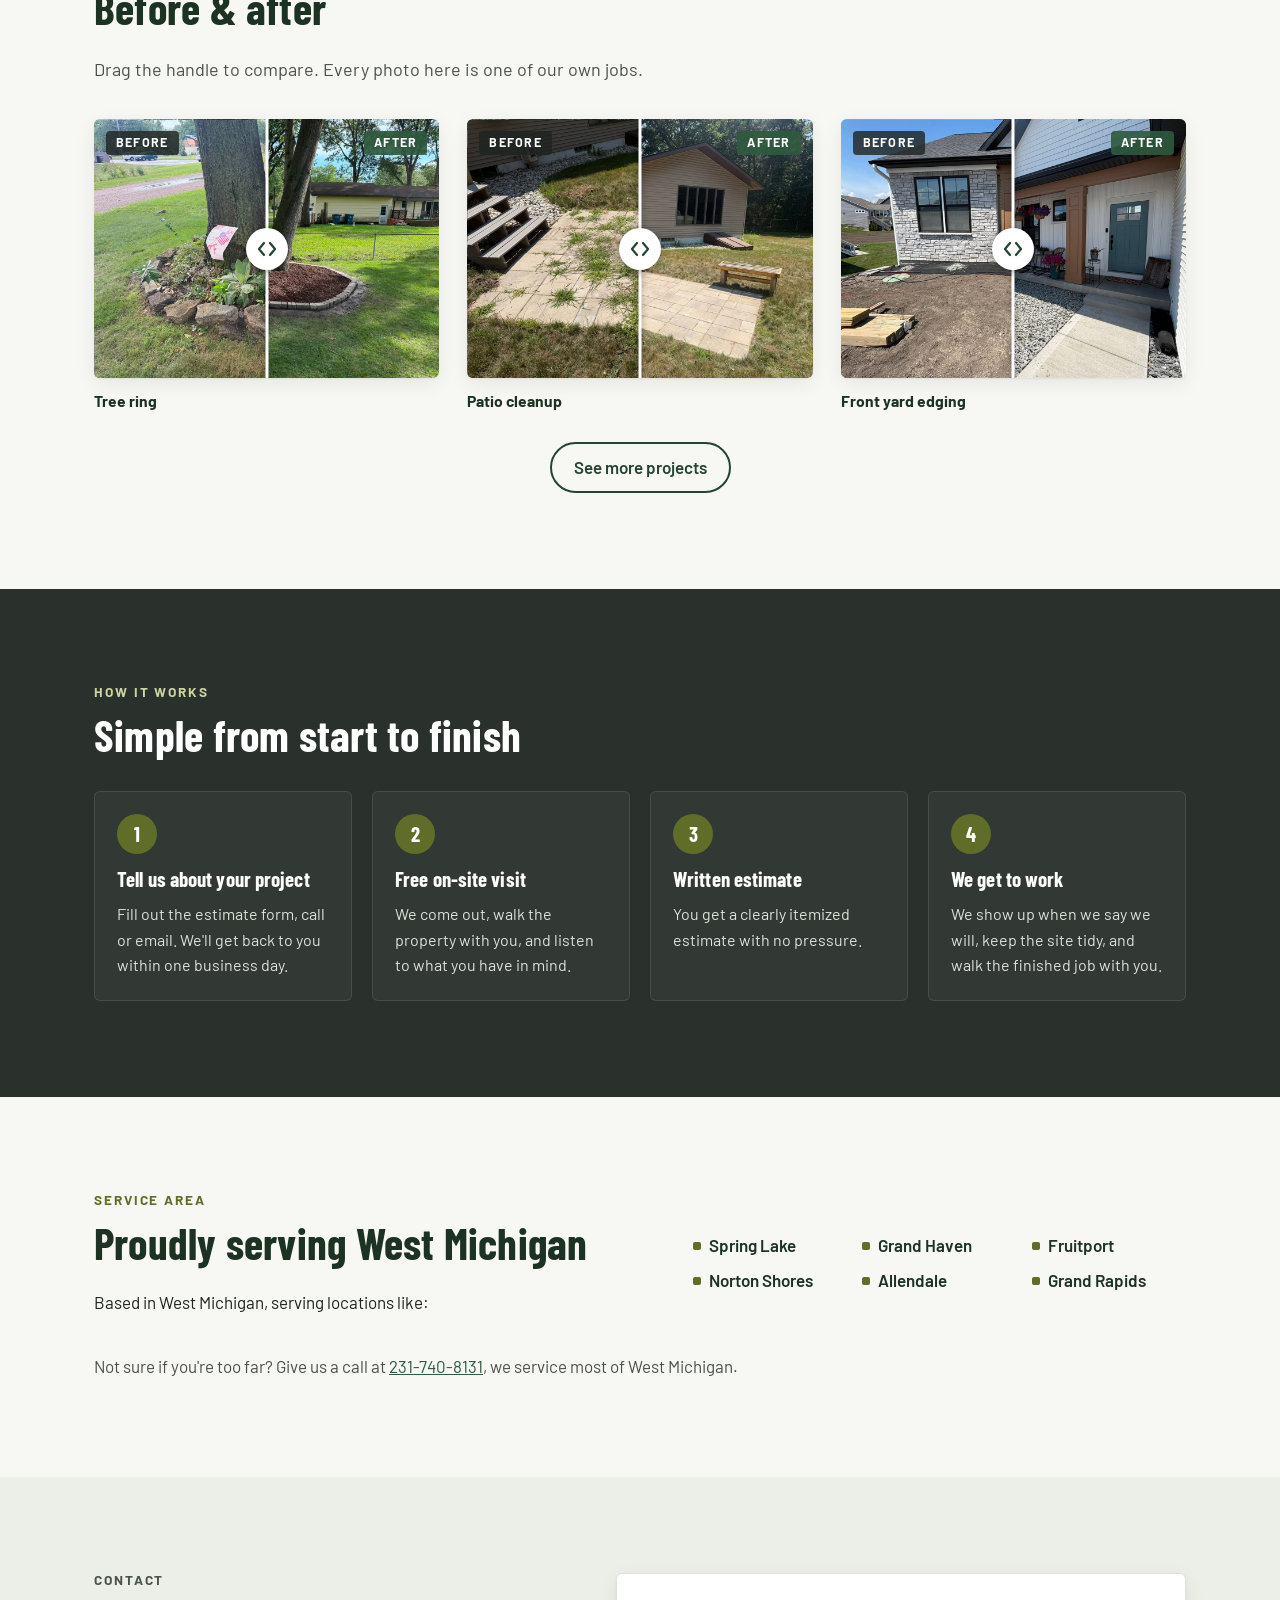
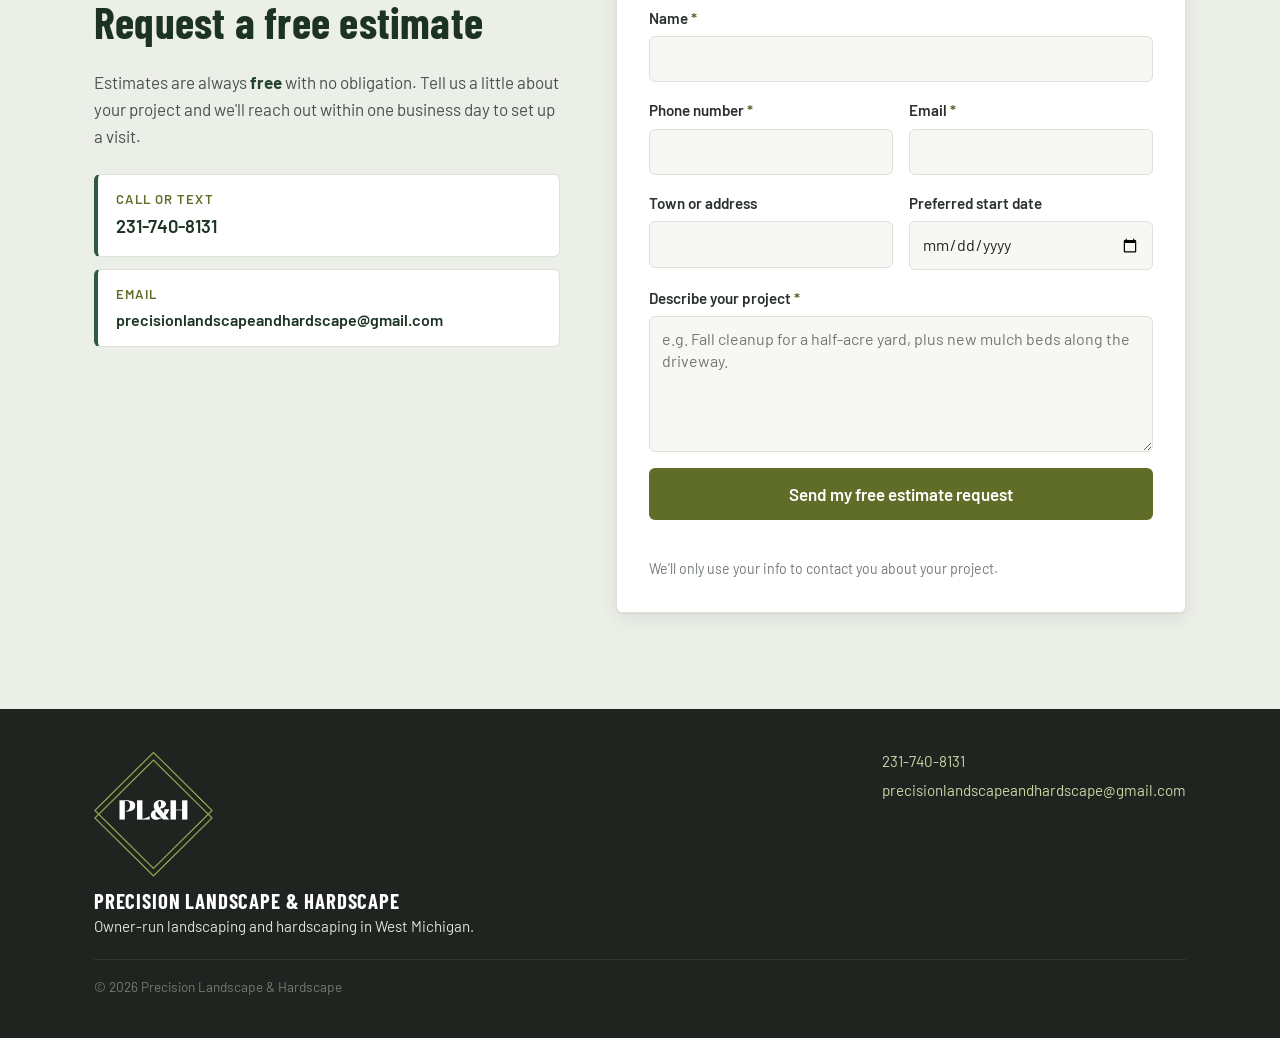
==== commit 61247d23: "Add real photos, logo and hero image - Add five before/after pairs with a See more projects section " ====
--- a/index.html
+++ b/index.html
@@ -9,7 +9,8 @@
   <meta property="og:title" content="Precision Landscape & Hardscape">
   <meta property="og:description" content="Owner-run landscaping and hardscaping in West Michigan. Free estimates.">
   <meta property="og:type" content="website">
-  <link rel="icon" href="assets/favicon.svg" type="image/svg+xml">
+  <link rel="icon" href="assets/favicon-32.png" type="image/png" sizes="32x32">
+  <link rel="apple-touch-icon" href="assets/apple-touch-icon.png">
   <link rel="preconnect" href="https://fonts.googleapis.com">
   <link rel="preconnect" href="https://fonts.gstatic.com" crossorigin>
   <link href="https://fonts.googleapis.com/css2?family=Barlow+Condensed:wght@600;700&family=Barlow:wght@400;500;600&display=swap" rel="stylesheet">
@@ -22,13 +23,7 @@
   <header class="site-header">
     <div class="header-bar wrap">
       <a class="brand" href="#top" aria-label="Precision Landscape & Hardscape, back to top">
-        <svg class="brand-mark" viewBox="0 0 40 40" aria-hidden="true">
-          <rect x="2" y="26" width="16" height="6" rx="1.5" fill="#8a9545"/>
-          <rect x="20" y="26" width="18" height="6" rx="1.5" fill="#6f7a35"/>
-          <rect x="8" y="33" width="24" height="5" rx="1.5" fill="#5c6440"/>
-          <path d="M20 24C9 22 7 12 10 4c8 2 13 9 10 20Z" fill="#3f7a4f"/>
-          <path d="M20 24c3-8 9-12 15-11-1 7-7 12-15 11Z" fill="#5b9a68"/>
-        </svg>
+        <img class="brand-mark" src="assets/mark-color.png" alt="" width="256" height="256">
         <span class="brand-text">
           <span class="brand-name">Precision</span>
           <span class="brand-sub">Landscape &amp; Hardscape</span>
@@ -79,10 +74,10 @@
           <a class="btn btn-ghost btn-lg" href="tel:+12317408131">Call 231-740-8131</a>
         </div>
         <ul class="trust-row" aria-label="Why customers choose us">
-          <li>Free estimates</li>
+          <li>Free itemized estimates</li>
           <li>Owners on every job</li>
-          <li>Clear written estimates</li>
           <li>Locally owned</li>
+          <li>Fully insured</li>
         </ul>
       </div>
     </section>
@@ -218,29 +213,65 @@
         <h2 id="work-title">Before &amp; after</h2>
         <p class="section-lede">Drag the handle to compare. Every photo here is one of our own jobs.</p>
 
+        <!-- Each pair must use the same photo size. Landscape pairs are 1200x900; add class "ba-tall" for portrait pairs (900x1200). -->
         <div class="ba-grid">
-          <!-- TODO: replace placeholder pairs with real photos taken from the same angle. Keep each pair the same size. -->
           <figure class="ba">
             <div class="ba-frame" style="--pos: 50%">
-              <img class="ba-after" src="assets/img/after-placeholder.svg" alt="After: finished garden bed with stone edging" width="1200" height="800" loading="lazy">
-              <img class="ba-before" src="assets/img/before-placeholder.svg" alt="Before: overgrown garden bed" width="1200" height="800" loading="lazy">
+              <img class="ba-after" src="assets/img/work/tree-ring-after.jpg" alt="After: tree base with a clean border and fresh mulch" width="1200" height="900" loading="lazy">
+              <img class="ba-before" src="assets/img/work/tree-ring-before.jpg" alt="Before: tree base with an old ring of rocks" width="1200" height="900" loading="lazy">
               <span class="ba-tag ba-tag-before" aria-hidden="true">Before</span>
               <span class="ba-tag ba-tag-after" aria-hidden="true">After</span>
               <input class="ba-range" type="range" min="0" max="100" value="50" aria-label="Compare before and after">
             </div>
-            <figcaption><strong>Garden bed renewal</strong> &middot; [Town]</figcaption>
+            <figcaption><strong>Tree ring</strong></figcaption>
           </figure>
           <figure class="ba">
             <div class="ba-frame" style="--pos: 50%">
-              <img class="ba-after" src="assets/img/after-placeholder.svg" alt="After: new stone walkway" width="1200" height="800" loading="lazy">
-              <img class="ba-before" src="assets/img/before-placeholder.svg" alt="Before: worn dirt path" width="1200" height="800" loading="lazy">
+              <img class="ba-after" src="assets/img/work/patio-after.jpg" alt="After: clean paver patio with a bench" width="1200" height="900" loading="lazy">
+              <img class="ba-before" src="assets/img/work/patio-before.jpg" alt="Before: paver patio overgrown with weeds" width="1200" height="900" loading="lazy">
               <span class="ba-tag ba-tag-before" aria-hidden="true">Before</span>
               <span class="ba-tag ba-tag-after" aria-hidden="true">After</span>
               <input class="ba-range" type="range" min="0" max="100" value="50" aria-label="Compare before and after">
             </div>
-            <figcaption><strong>Stone walkway</strong> &middot; [Town]</figcaption>
+            <figcaption><strong>Patio cleanup</strong></figcaption>
           </figure>
-        </div>
+          <figure class="ba">
+            <div class="ba-frame" style="--pos: 50%">
+              <img class="ba-after" src="assets/img/work/front-yard-after.jpg" alt="After: front yard with a curved gravel border" width="1200" height="900" loading="lazy">
+              <img class="ba-before" src="assets/img/work/front-yard-before.jpg" alt="Before: bare graded soil in front of the house" width="1200" height="900" loading="lazy">
+              <span class="ba-tag ba-tag-before" aria-hidden="true">Before</span>
+              <span class="ba-tag ba-tag-after" aria-hidden="true">After</span>
+              <input class="ba-range" type="range" min="0" max="100" value="50" aria-label="Compare before and after">
+            </div>
+            <figcaption><strong>Front yard edging</strong></figcaption>
+          </figure>
+        </div>
+
+        <details class="ba-more">
+          <summary>See more projects</summary>
+          <div class="ba-grid">
+            <figure class="ba ba-tall">
+              <div class="ba-frame" style="--pos: 50%">
+                <img class="ba-after" src="assets/img/work/rock-steps-after.jpg" alt="After: finished natural stone steps up a slope" width="900" height="1200" loading="lazy">
+                <img class="ba-before" src="assets/img/work/rock-steps-before.jpg" alt="Before: large stones set out along the slope" width="900" height="1200" loading="lazy">
+                <span class="ba-tag ba-tag-before" aria-hidden="true">Before</span>
+                <span class="ba-tag ba-tag-after" aria-hidden="true">After</span>
+                <input class="ba-range" type="range" min="0" max="100" value="50" aria-label="Compare before and after">
+              </div>
+              <figcaption><strong>Natural stone steps</strong></figcaption>
+            </figure>
+            <figure class="ba ba-tall">
+              <div class="ba-frame" style="--pos: 50%">
+                <img class="ba-after" src="assets/img/work/walkway-after.jpg" alt="After: paver walkway along the side of the house" width="900" height="1200" loading="lazy">
+                <img class="ba-before" src="assets/img/work/walkway-before.jpg" alt="Before: prepared base with landscape fabric" width="900" height="1200" loading="lazy">
+                <span class="ba-tag ba-tag-before" aria-hidden="true">Before</span>
+                <span class="ba-tag ba-tag-after" aria-hidden="true">After</span>
+                <input class="ba-range" type="range" min="0" max="100" value="50" aria-label="Compare before and after">
+              </div>
+              <figcaption><strong>Side walkway</strong></figcaption>
+            </figure>
+          </div>
+        </details>
       </div>
     </section>
 
@@ -356,6 +387,7 @@
   <footer class="site-footer">
     <div class="wrap footer-inner">
       <div>
+        <img class="footer-logo" src="assets/mark-color.png" alt="PL&amp;H logo" width="256" height="256" loading="lazy">
         <p class="footer-brand">Precision Landscape &amp; Hardscape</p>
         <p>Owner-run landscaping and hardscaping in West Michigan.</p>
       </div>
--- a/styles.css
+++ b/styles.css
@@ -79,9 +79,9 @@
   color: var(--white);
   box-shadow: 0 2px 10px rgba(0,0,0,.25);
 }
-.header-bar { display: flex; align-items: center; justify-content: space-between; gap: 12px; min-height: 64px; }
+.header-bar { display: flex; align-items: center; justify-content: space-between; gap: 12px; min-height: 76px; }
 .brand { display: flex; align-items: center; gap: 10px; color: var(--white); text-decoration: none; min-width: 0; }
-.brand-mark { width: 36px; height: 36px; flex: none; }
+.brand-mark { width: 76px; height: 76px; flex: none; margin: -2px 0; }
 .brand-text { display: flex; flex-direction: column; line-height: 1; min-width: 0; }
 .brand-name { font: 700 1.5rem/1 var(--font-head); letter-spacing: .06em; text-transform: uppercase; }
 .brand-sub { font-size: .72rem; letter-spacing: .08em; text-transform: uppercase; color: var(--olive-200); margin-top: 3px; white-space: nowrap; }
@@ -122,7 +122,7 @@
 /* Very narrow phones: keep everything on one line */
 @media (max-width: 380px) {
   .brand-sub { display: none; }
-  .brand-mark { width: 30px; height: 30px; }
+  .brand-mark { width: 56px; height: 56px; margin: 0; }
   .header-contact .btn { padding: .5em .7em; font-size: .9rem; }
 }
 
@@ -131,10 +131,9 @@
   position: relative;
   color: var(--white);
   background:
-    linear-gradient(115deg, rgba(28,51,36,.96) 0%, rgba(36,69,49,.9) 45%, rgba(83,95,34,.82) 100%),
-    url("assets/img/hero-texture.svg") center / cover no-repeat,
+    linear-gradient(100deg, rgba(28,51,36,.94) 0%, rgba(28,51,36,.78) 38%, rgba(36,69,49,.3) 100%),
+    url("assets/img/hero.jpg") center bottom / cover no-repeat,
     var(--green-900);
-  /* TODO: once a real project photo exists, put it in place of hero-texture.svg and lighten the gradient */
 }
 .hero-inner { padding-top: clamp(56px, 10vw, 112px); padding-bottom: clamp(56px, 9vw, 104px); }
 .hero h1 { font-size: clamp(2.5rem, 6.5vw, 4.25rem); max-width: 16ch; margin-bottom: .35em; }
@@ -211,13 +210,25 @@
 
 /* ---------- Before / After ---------- */
 .ba-grid { display: grid; gap: 28px; }
-@media (min-width: 880px) { .ba-grid { grid-template-columns: 1fr 1fr; } }
+@media (min-width: 880px) { .ba-grid { grid-template-columns: repeat(3, 1fr); } }
+.ba-more { margin-top: 28px; }
+.ba-more summary {
+  display: block; width: fit-content; margin: 0 auto; padding: 10px 22px; cursor: pointer;
+  border: 2px solid var(--green-800); border-radius: 999px; color: var(--green-800);
+  font-weight: 600; list-style: none;
+}
+.ba-more summary::-webkit-details-marker { display: none; }
+.ba-more summary:hover { background: var(--green-800); color: var(--white); }
+.ba-more[open] summary { margin-bottom: 28px; }
+.ba-more .ba-grid { max-width: 760px; margin: 0 auto; }
+@media (min-width: 880px) { .ba-more .ba-grid { grid-template-columns: 1fr 1fr; } }
 .ba { margin: 0; }
 .ba-frame {
   position: relative; overflow: hidden; border-radius: var(--radius);
-  aspect-ratio: 3 / 2; box-shadow: var(--shadow); background: var(--gray-200);
+  aspect-ratio: 4 / 3; box-shadow: var(--shadow); background: var(--gray-200);
   user-select: none;
 }
+.ba-tall .ba-frame { aspect-ratio: 3 / 4; }
 .ba-frame img { position: absolute; inset: 0; width: 100%; height: 100%; object-fit: cover; }
 .ba-before { clip-path: inset(0 calc(100% - var(--pos)) 0 0); }
 .ba-frame::after {
@@ -338,6 +349,7 @@
 .site-footer { background: var(--charcoal); color: var(--gray-200); padding: 40px 0; font-size: .95rem; }
 .footer-inner { display: grid; gap: 20px; }
 @media (min-width: 800px) { .footer-inner { grid-template-columns: 1fr auto; align-items: start; } .footer-copy { grid-column: 1 / -1; } }
+.footer-logo { display: block; width: 130px; height: auto; margin: 0 0 10px -6px; }
 .footer-brand { font: 700 1.3rem/1.2 var(--font-head); color: var(--white); letter-spacing: .04em; text-transform: uppercase; margin-bottom: .3em; }
 .site-footer p { margin: 0; }
 .footer-contact { display: flex; flex-direction: column; gap: 4px; min-width: 0; }
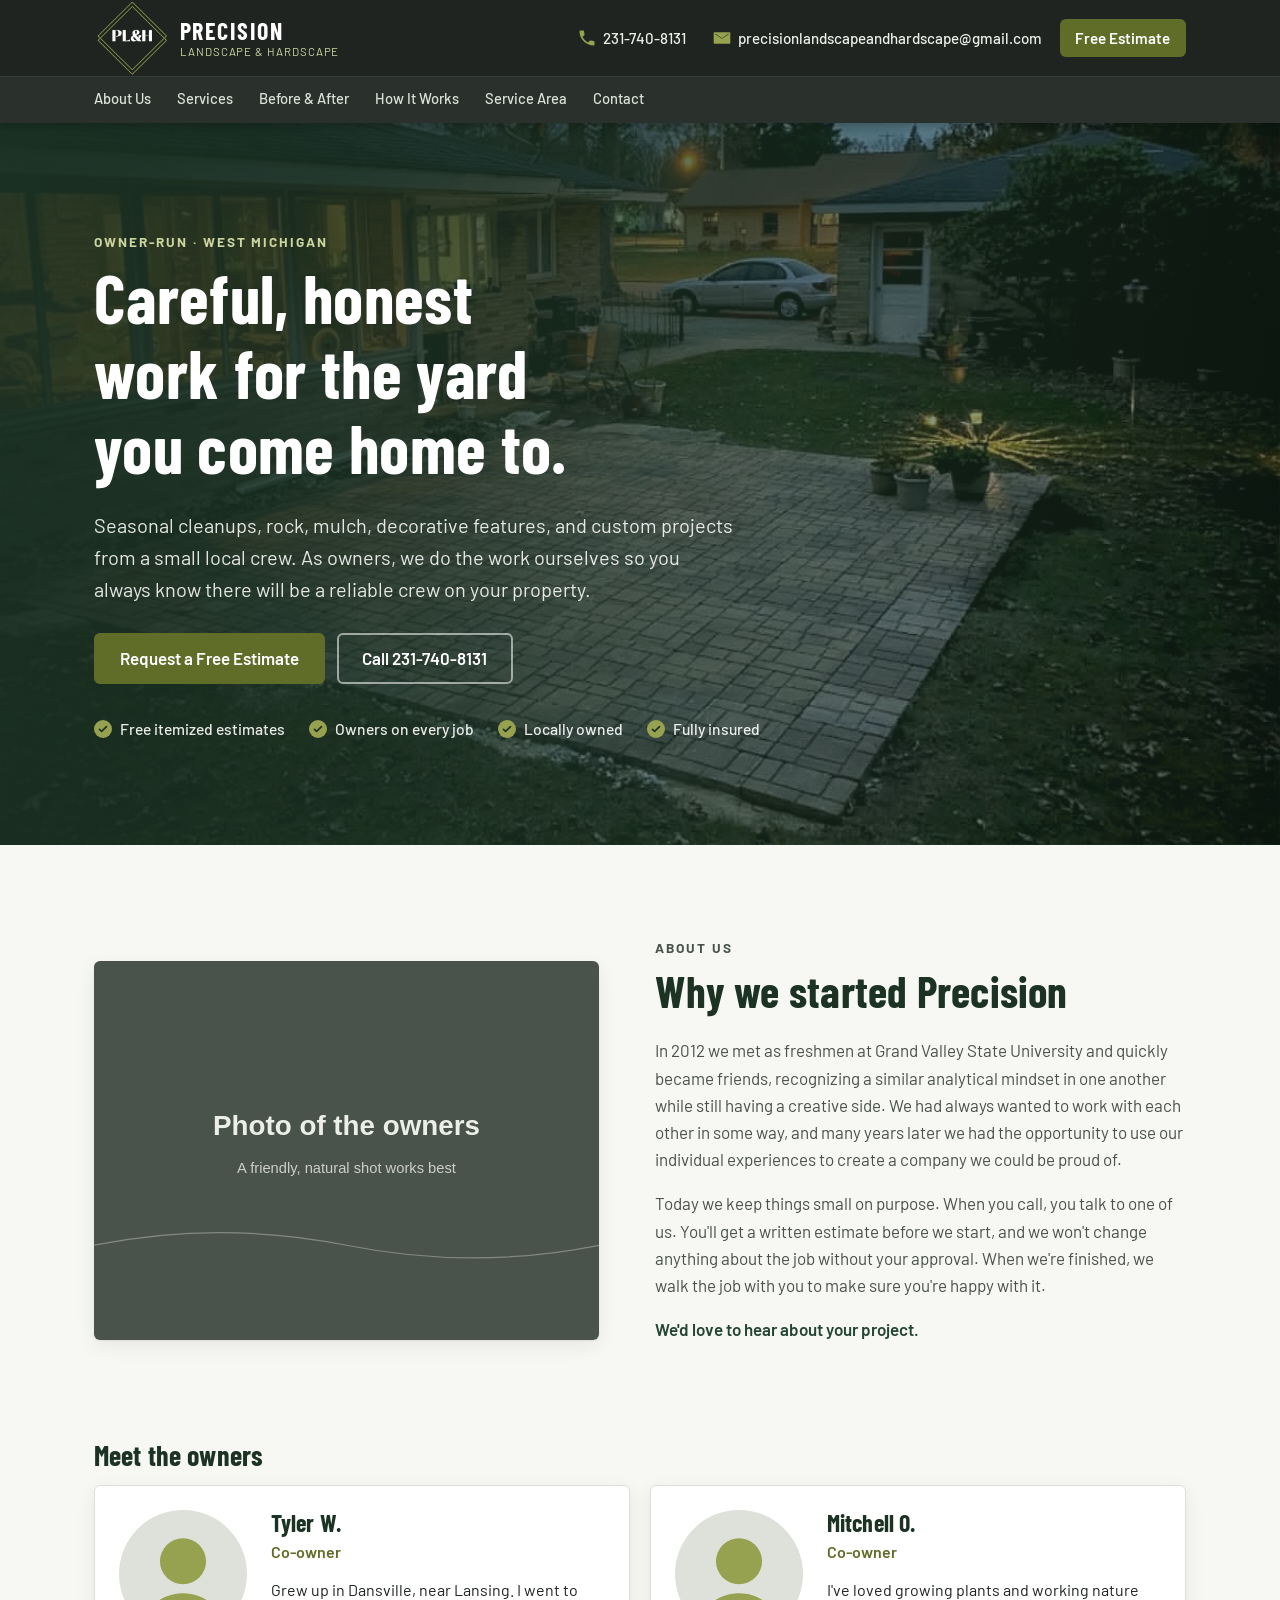
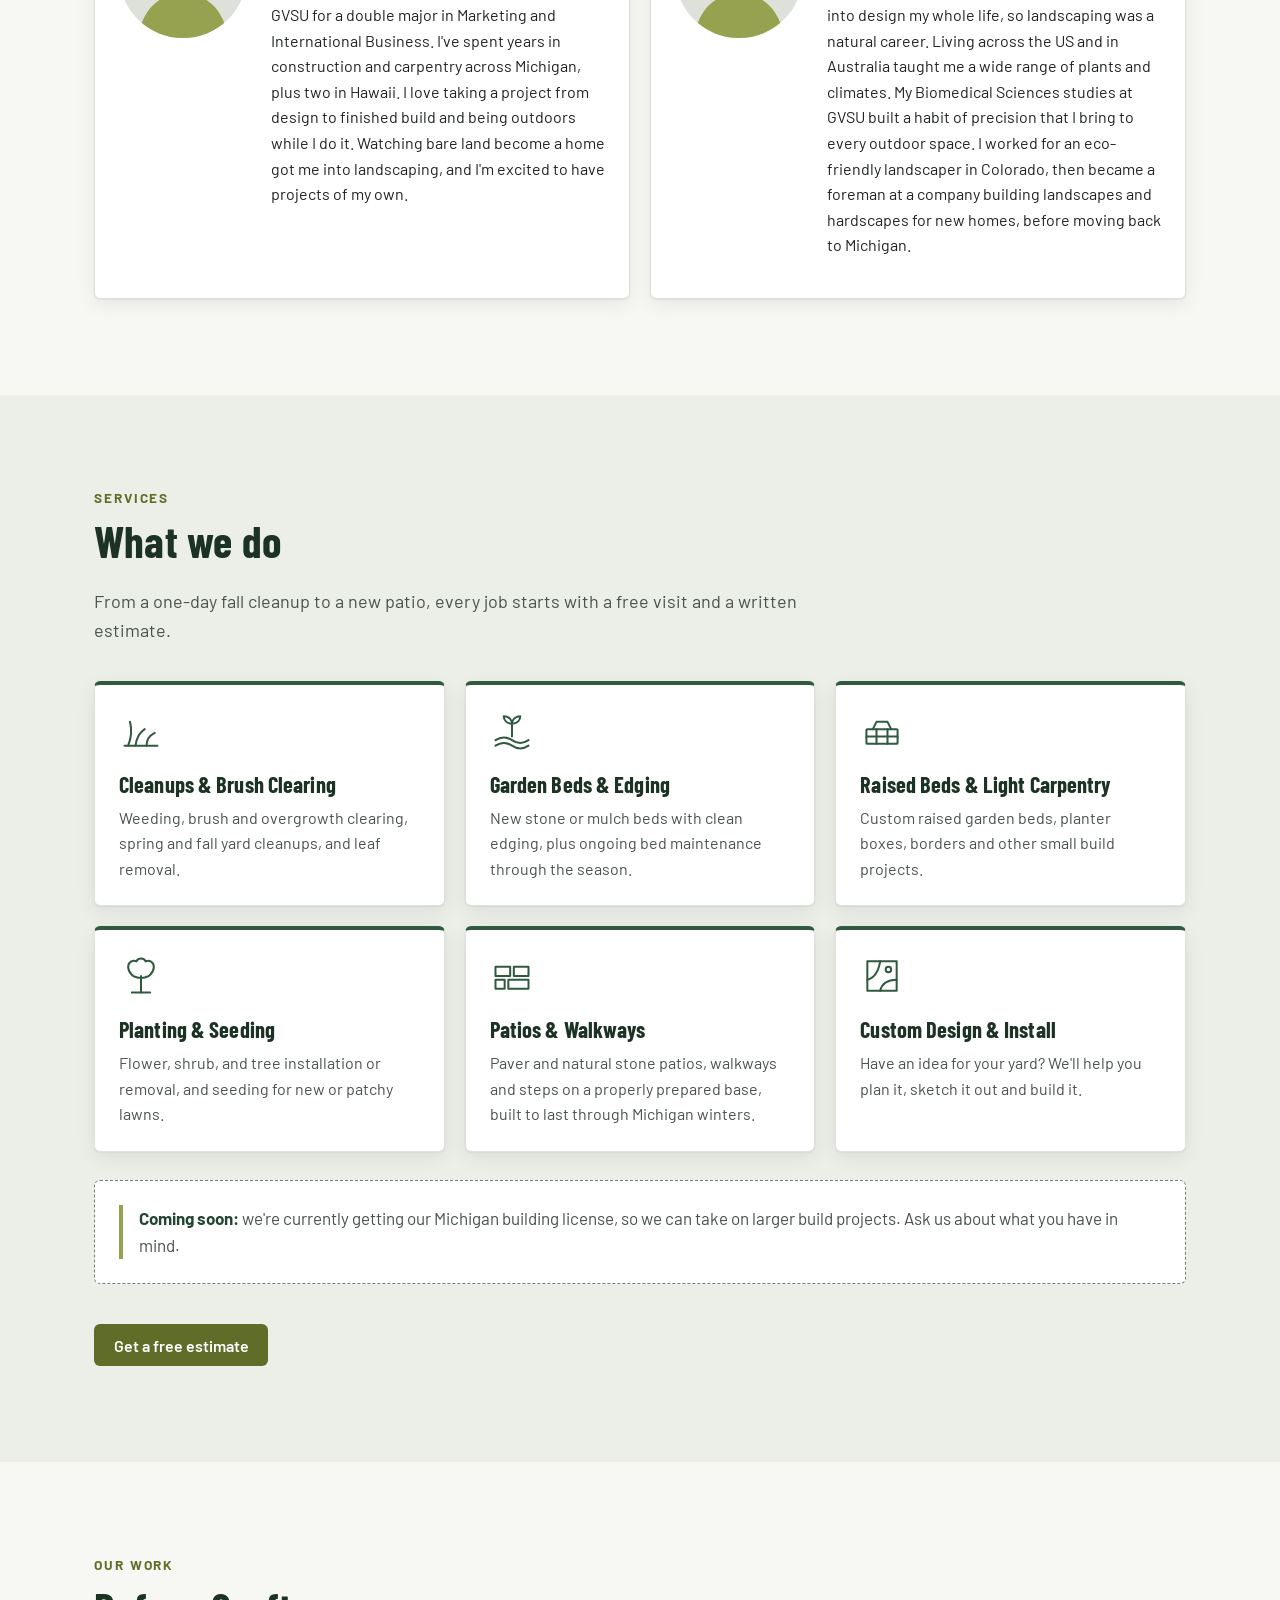
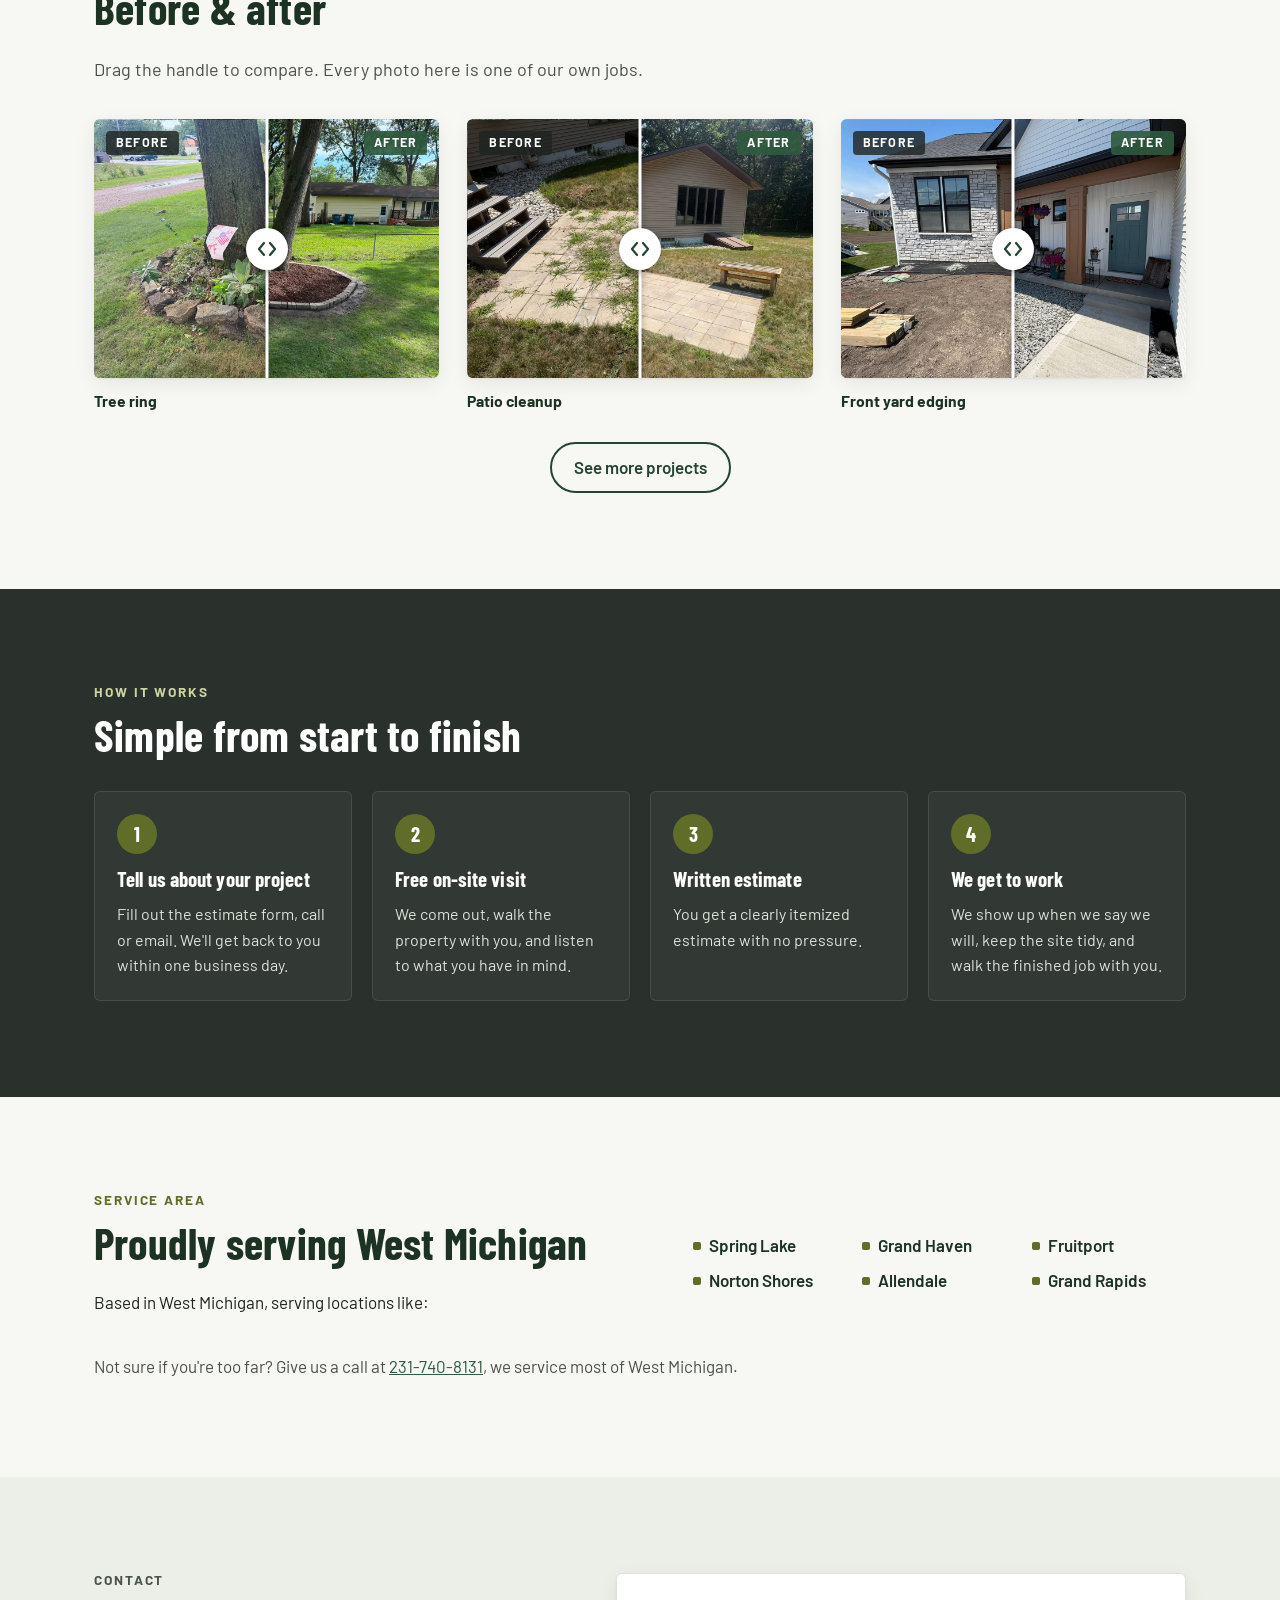
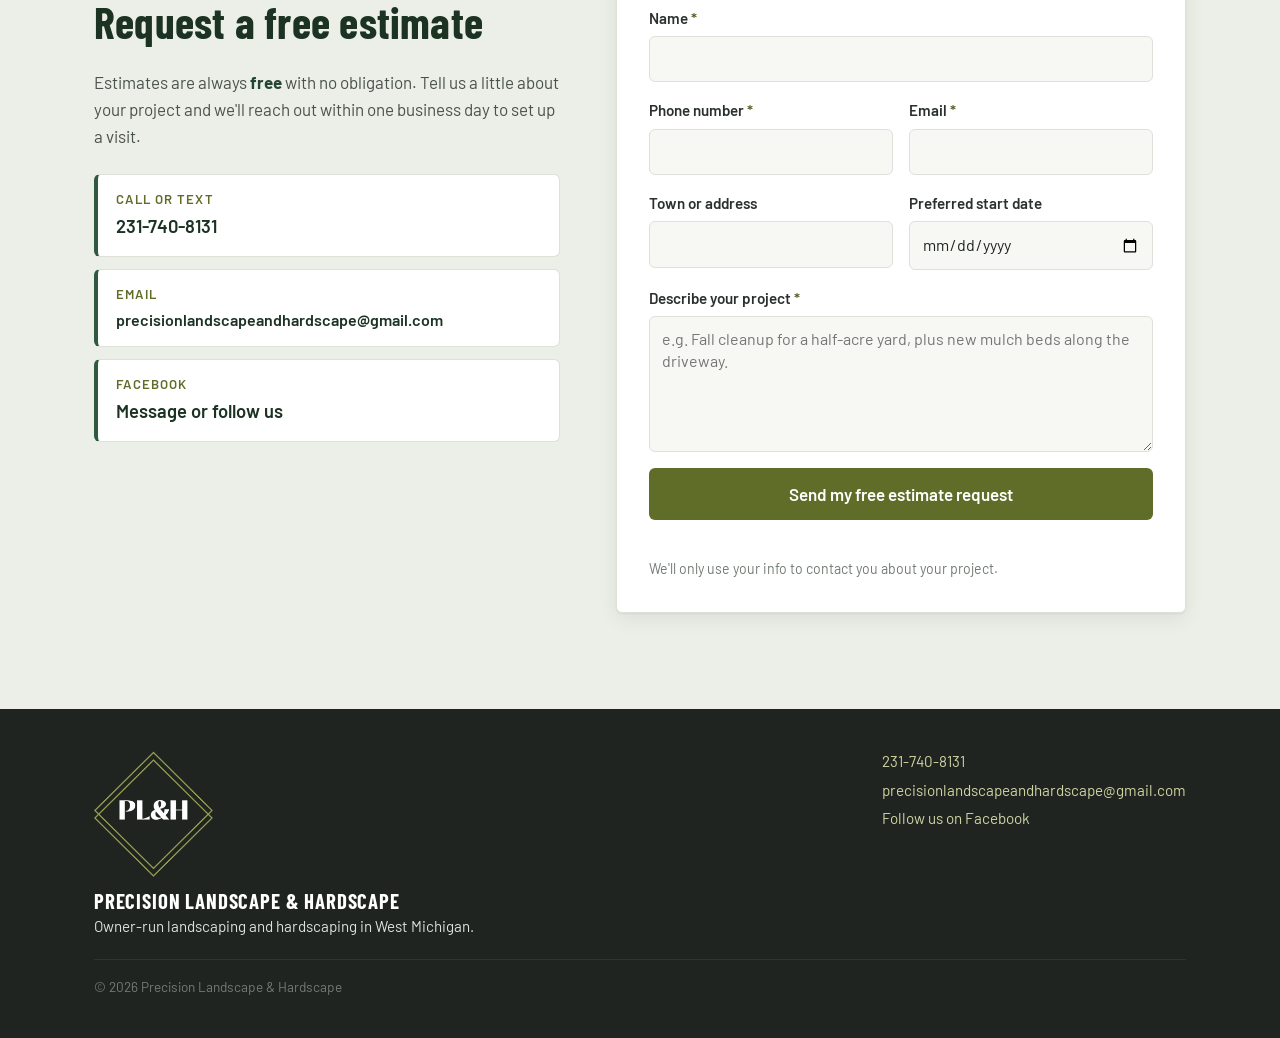
==== commit eab93325: "Add Facebook links to contact section and footer Co-Authored-By: Claude Sonnet 5.5 <noreply@anthropi" ====
--- a/index.html
+++ b/index.html
@@ -337,6 +337,10 @@
               <span class="contact-card-label">Email</span>
               <span class="contact-card-value contact-card-email">precisionlandscapeandhardscape@gmail.com</span>
             </a>
+            <a class="contact-card" href="https://www.facebook.com/profile.php?id=61591860240047" target="_blank" rel="noopener">
+              <span class="contact-card-label">Facebook</span>
+              <span class="contact-card-value">Message or follow us</span>
+            </a>
           </div>
         </div>
 
@@ -394,6 +398,7 @@
       <div class="footer-contact">
         <a href="tel:+12317408131">231-740-8131</a>
         <a href="mailto:precisionlandscapeandhardscape@gmail.com">precisionlandscapeandhardscape@gmail.com</a>
+        <a href="https://www.facebook.com/profile.php?id=61591860240047" target="_blank" rel="noopener">Follow us on Facebook</a>
       </div>
       <p class="footer-copy">&copy; <span id="year">2026</span> Precision Landscape &amp; Hardscape</p>
     </div>
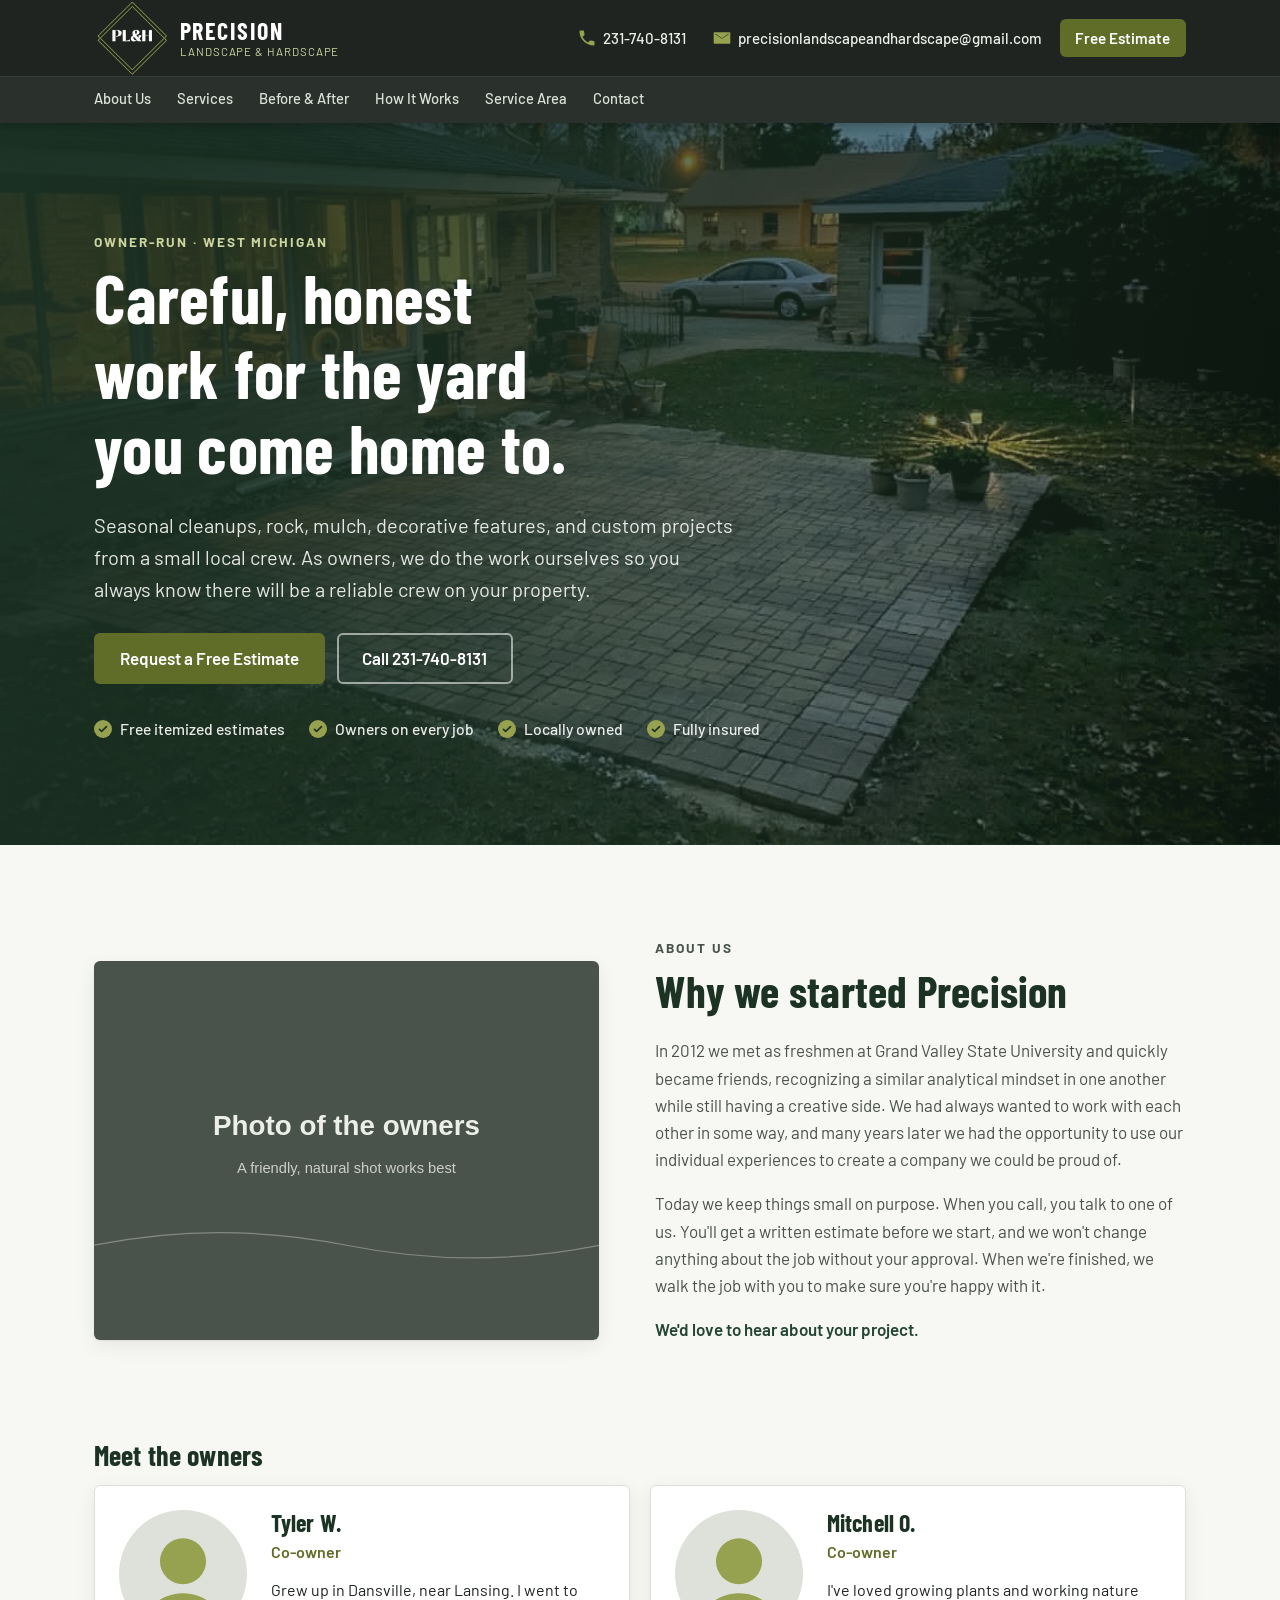
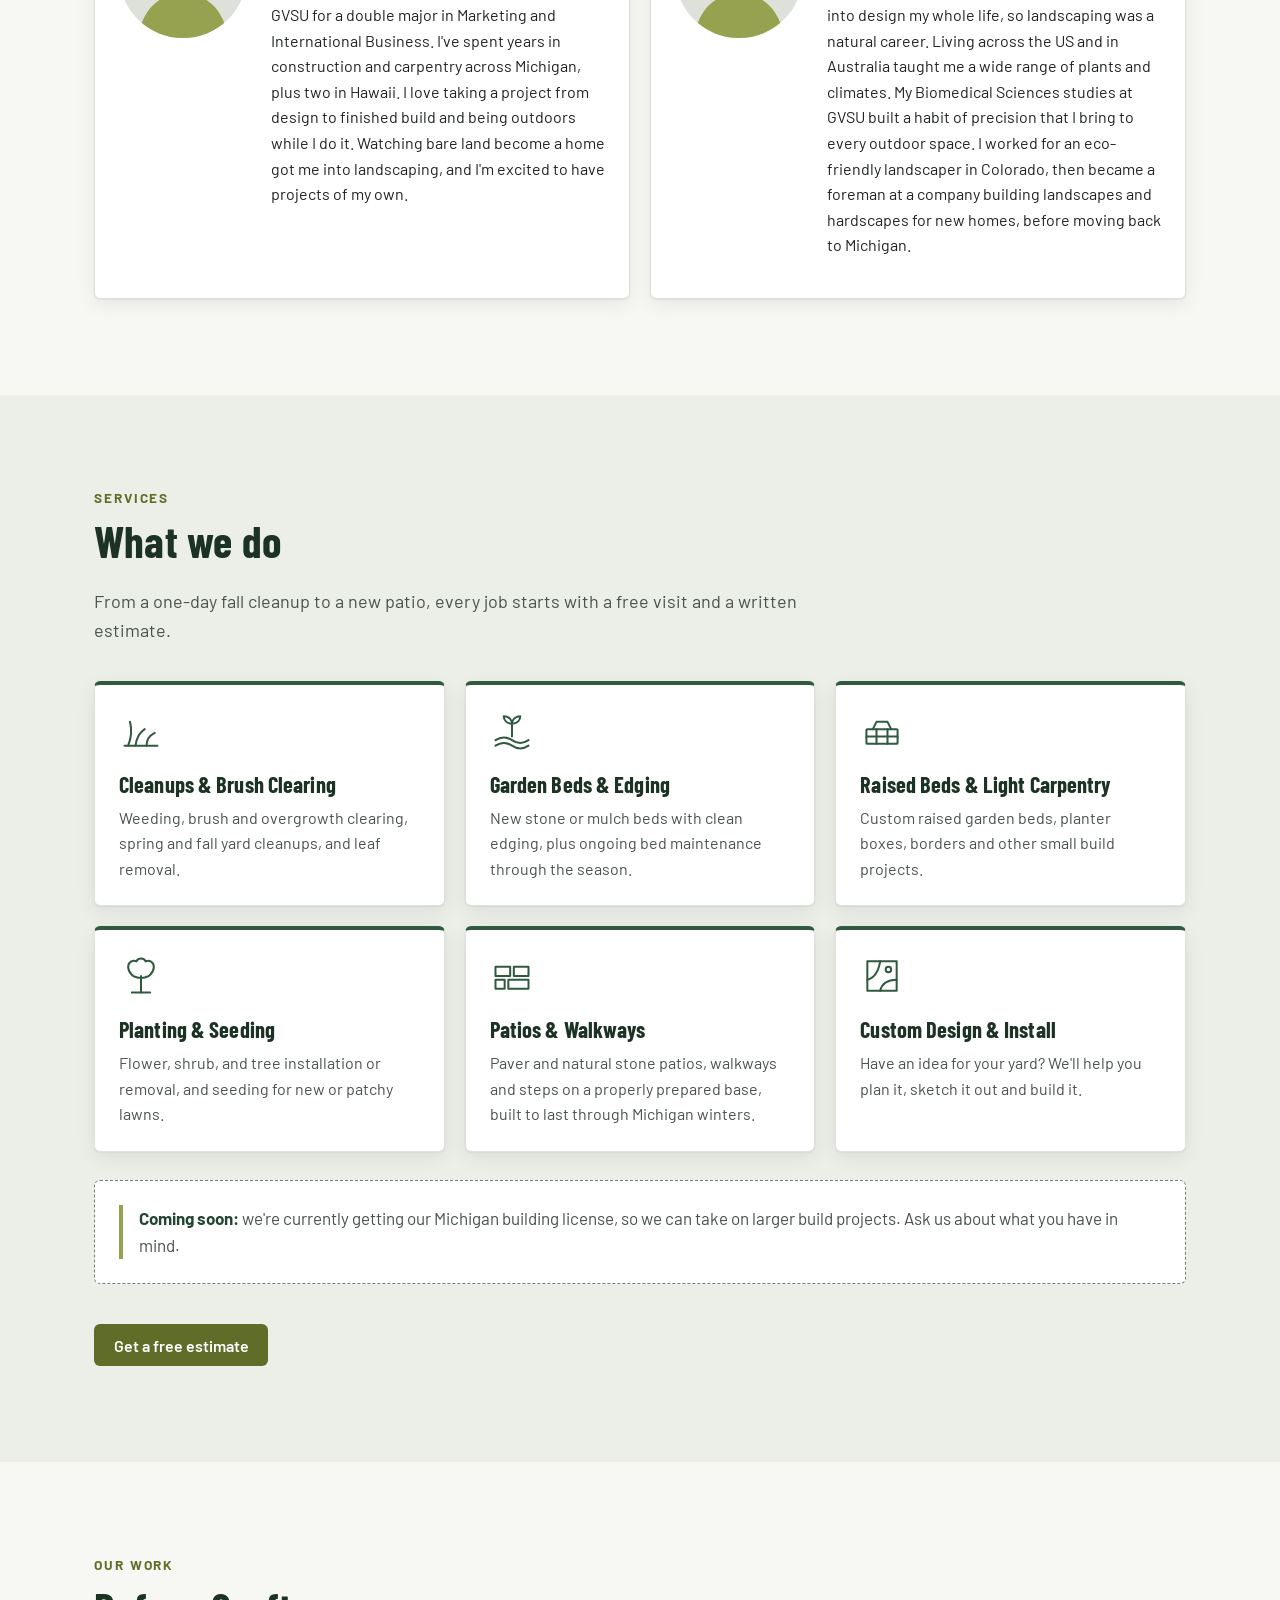
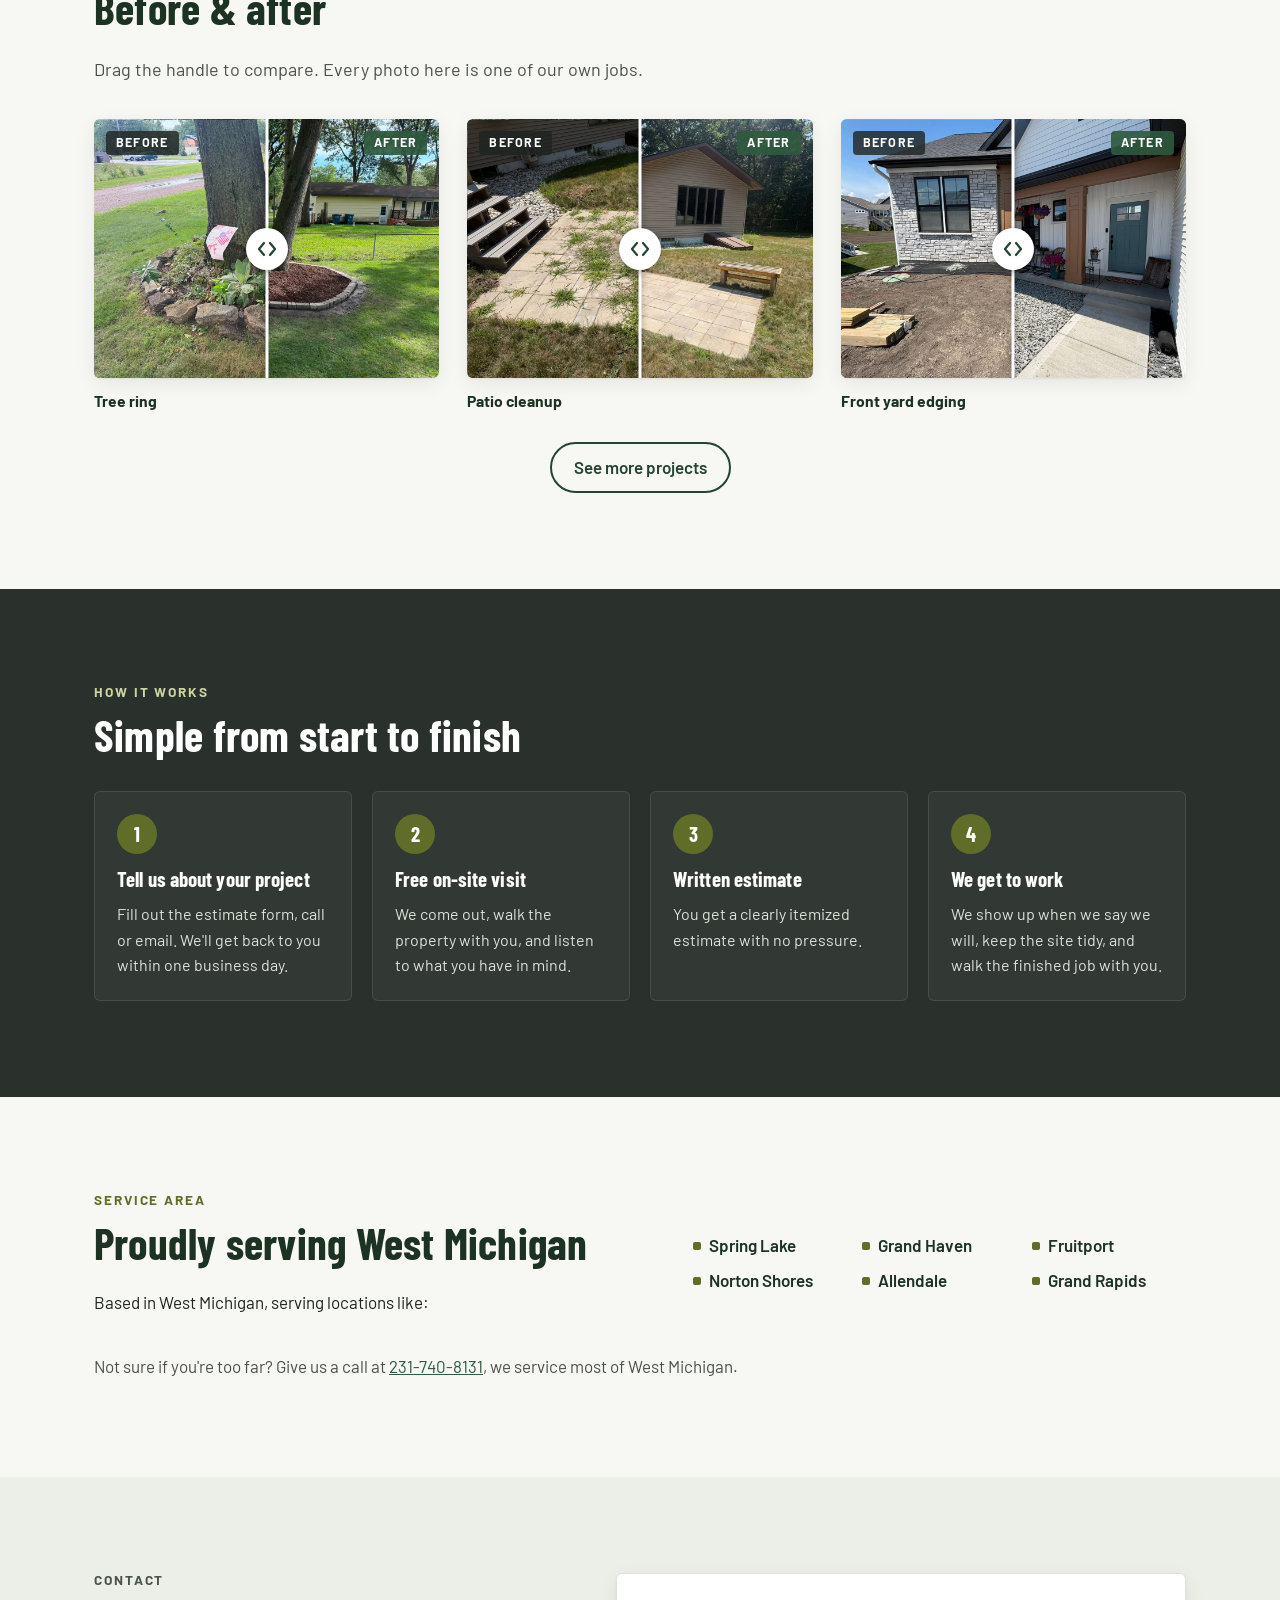
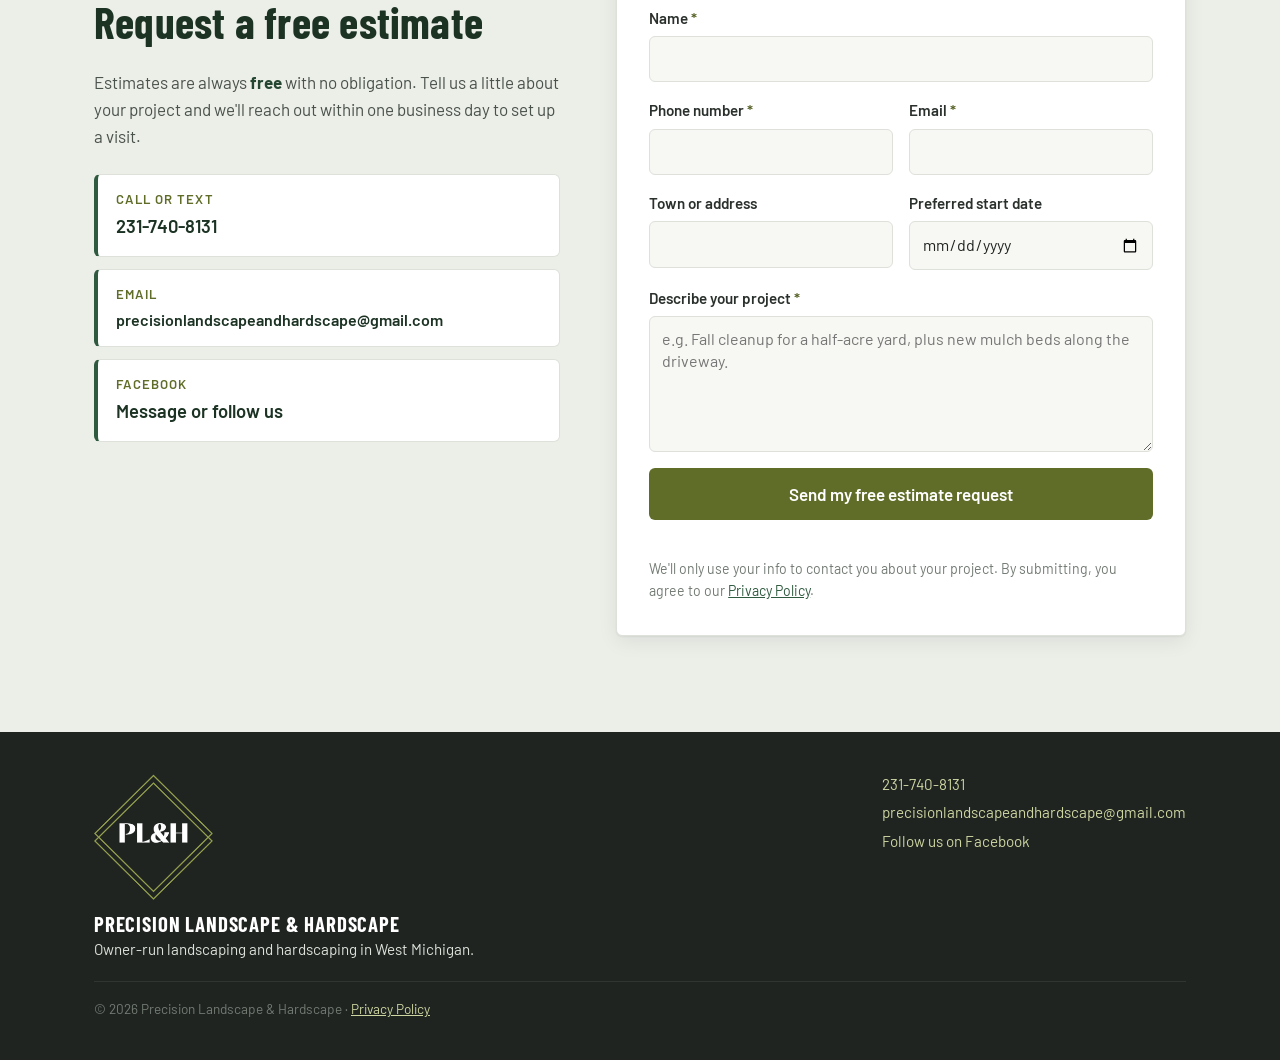
==== commit b76bfd59: "Add privacy policy page and links - Add privacy.html with effective date still to be set at go-live " ====
--- a/index.html
+++ b/index.html
@@ -382,7 +382,7 @@
           </div>
           <button class="btn btn-primary btn-lg btn-block" type="submit">Send my free estimate request</button>
           <p class="form-status" role="status" aria-live="polite"></p>
-          <p class="form-fine">We'll only use your info to contact you about your project.</p>
+          <p class="form-fine">We'll only use your info to contact you about your project. By submitting, you agree to our <a href="privacy.html">Privacy Policy</a>.</p>
         </form>
       </div>
     </section>
@@ -400,7 +400,7 @@
         <a href="mailto:precisionlandscapeandhardscape@gmail.com">precisionlandscapeandhardscape@gmail.com</a>
         <a href="https://www.facebook.com/profile.php?id=61591860240047" target="_blank" rel="noopener">Follow us on Facebook</a>
       </div>
-      <p class="footer-copy">&copy; <span id="year">2026</span> Precision Landscape &amp; Hardscape</p>
+      <p class="footer-copy">&copy; <span id="year">2026</span> Precision Landscape &amp; Hardscape &middot; <a href="privacy.html">Privacy Policy</a></p>
     </div>
   </footer>
 
--- a/styles.css
+++ b/styles.css
@@ -358,6 +358,16 @@
 .footer-copy { color: var(--gray-500); font-size: .85rem; padding-top: 16px; border-top: 1px solid rgba(255,255,255,.08); }
 
 /* ---------- Thank-you page ---------- */
+.policy { padding: 56px 0 80px; }
+.policy .wrap { max-width: 46rem; }
+.policy h1 { font-size: clamp(2.25rem, 5vw, 3.25rem); color: var(--green-900); margin-bottom: .2em; }
+.policy h2 { font-size: 1.35rem; color: var(--green-900); margin: 1.6em 0 .4em; }
+.policy-date { color: var(--text-muted); font-weight: 600; }
+.policy p, .policy li { color: var(--text-muted); }
+.policy ul { padding-left: 1.2em; }
+.policy li { margin-bottom: .4em; }
+.policy .btn { margin-top: 1.8em; }
+.footer-copy a { color: var(--olive-200); }
 .thanks { min-height: 60vh; display: grid; place-items: center; text-align: center; padding: 80px 0; }
 .thanks h1 { font-size: clamp(2.25rem, 5vw, 3.25rem); color: var(--green-900); }
 .thanks p { color: var(--text-muted); max-width: 34rem; margin-left: auto; margin-right: auto; }
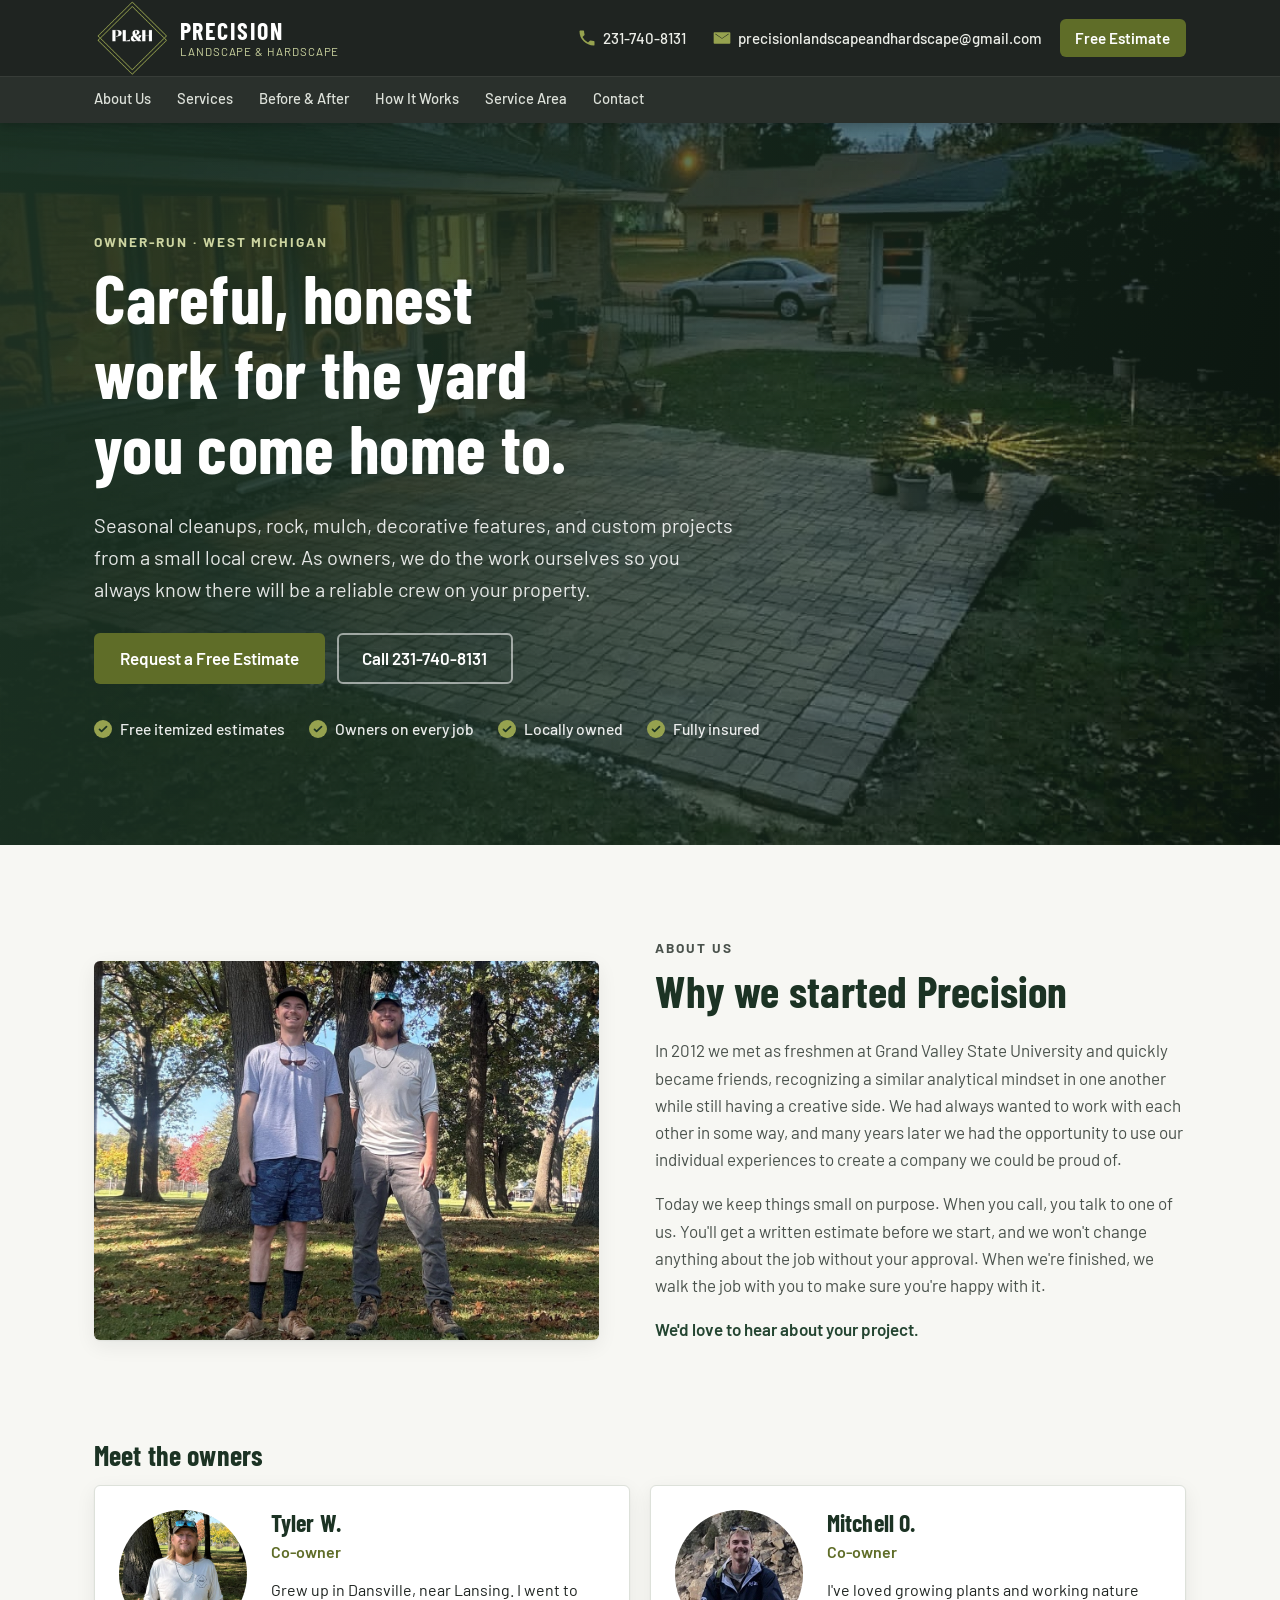
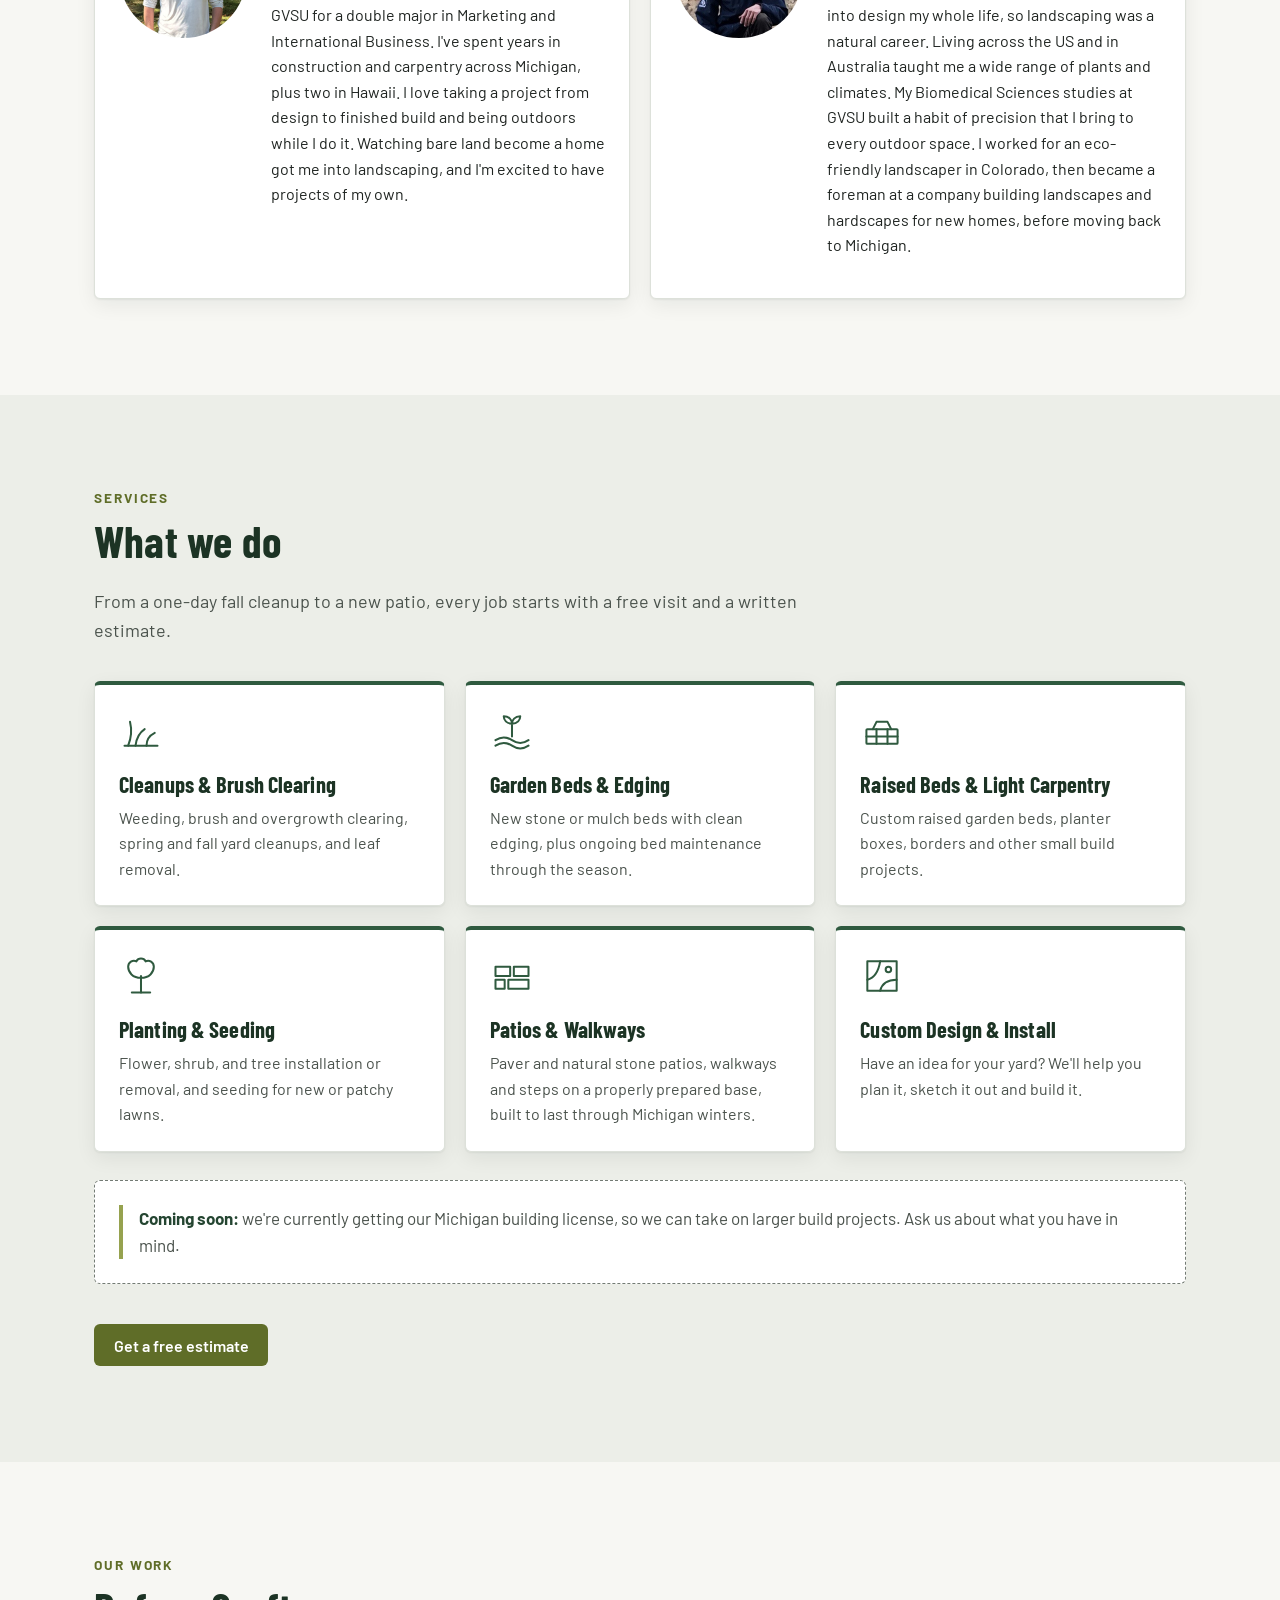
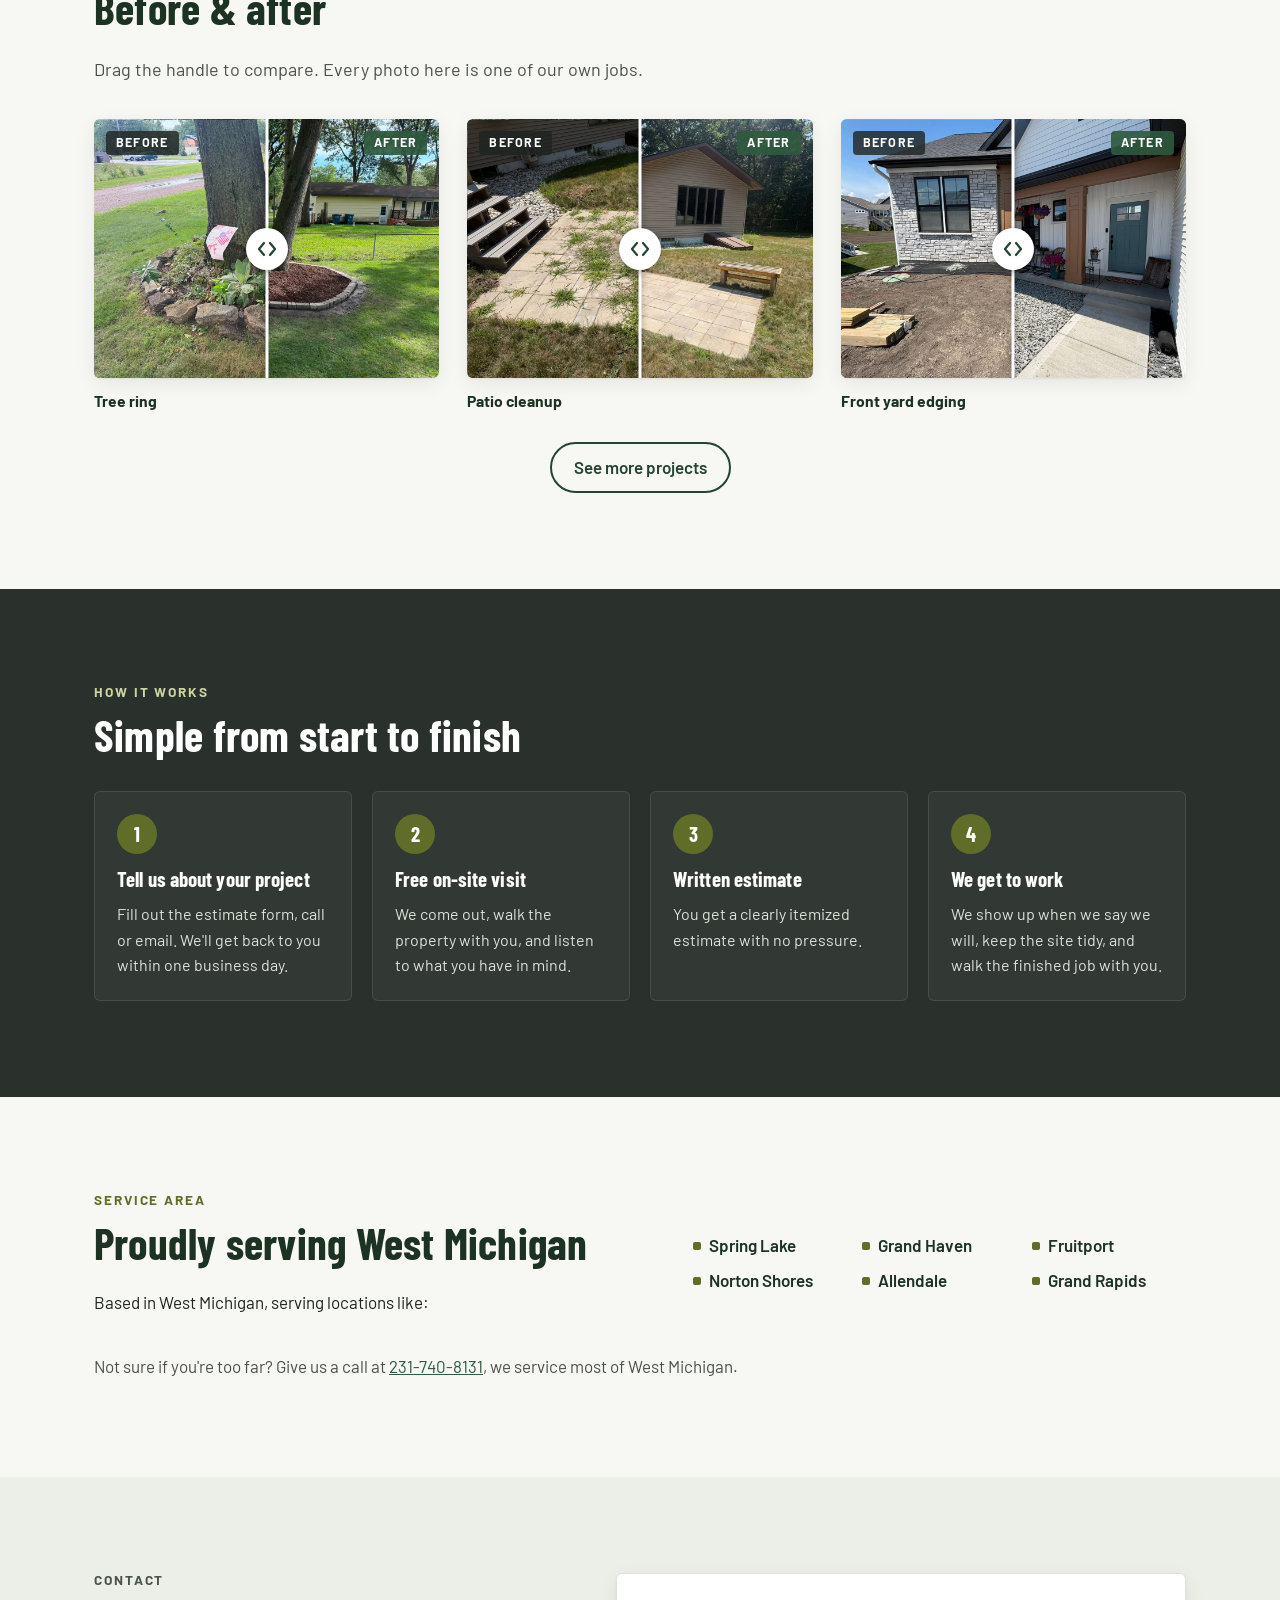
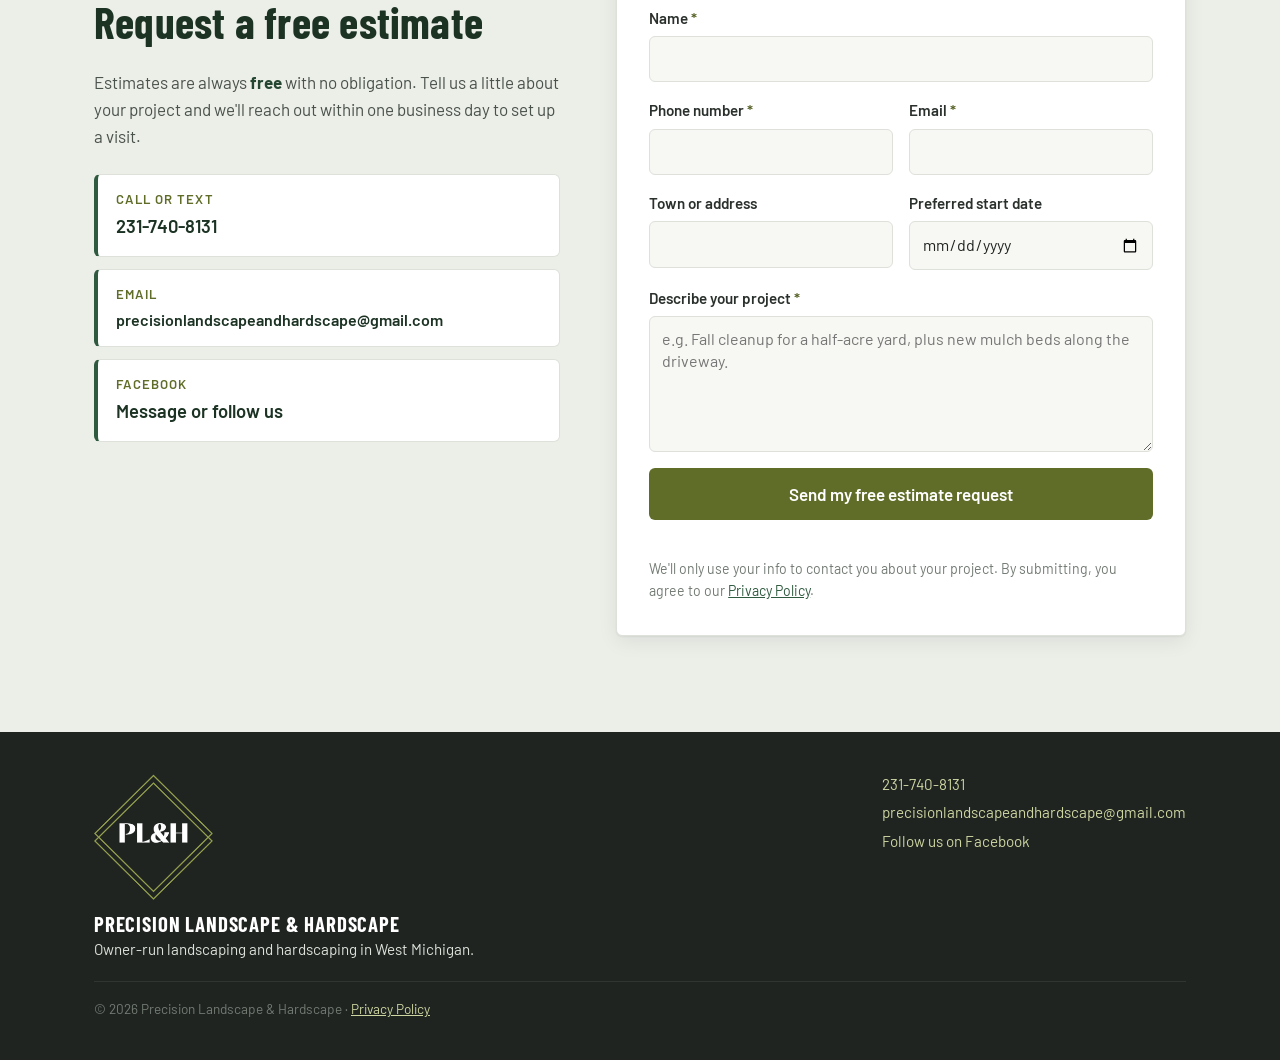
==== commit a506297f: "Add owner portraits, group photo and fall cleanup pair - Add Tyler and Mitchell portraits and the ow" ====
--- a/index.html
+++ b/index.html
@@ -86,8 +86,7 @@
     <section class="section" id="about" aria-labelledby="about-title">
       <div class="wrap about-grid">
         <figure class="about-photo">
-          <!-- TODO: replace with a real photo of the owners (landscape orientation, about 1200x900) -->
-          <img src="assets/img/owners-placeholder.svg" alt="The owners of Precision Landscape & Hardscape" width="1200" height="900" loading="lazy">
+          <img src="assets/img/owners.jpg" alt="Tyler W. and Mitchell O., the owners of Precision Landscape &amp; Hardscape, standing under large oak trees" width="1200" height="900" loading="lazy">
         </figure>
         <div class="about-copy">
           <p class="eyebrow">About Us</p>
@@ -114,9 +113,8 @@
       <div class="wrap team">
         <h3 class="team-title">Meet the owners</h3>
         <div class="team-grid">
-          <!-- TODO: one card per owner. Fill in names, photos and real background. -->
           <article class="person">
-            <img class="person-photo" src="assets/img/person-placeholder.svg" alt="Tyler W." width="400" height="400" loading="lazy">
+            <img class="person-photo" src="assets/img/tyler.jpg" alt="Tyler W." width="800" height="800" loading="lazy">
             <div>
               <h4>Tyler W.</h4>
               <p class="person-role">Co-owner</p>
@@ -132,7 +130,7 @@
             </div>
           </article>
           <article class="person">
-            <img class="person-photo" src="assets/img/person-placeholder.svg" alt="Mitchell O." width="400" height="400" loading="lazy">
+            <img class="person-photo" src="assets/img/mitchell.jpg" alt="Mitchell O." width="500" height="500" loading="lazy">
             <div>
               <h4>Mitchell O.</h4>
               <p class="person-role">Co-owner</p>
@@ -250,6 +248,16 @@
         <details class="ba-more">
           <summary>See more projects</summary>
           <div class="ba-grid">
+            <figure class="ba ba-tall">
+              <div class="ba-frame" style="--pos: 50%">
+                <img class="ba-after" src="assets/img/work/fall-cleanup-after.jpg" alt="After: front walkway and lawn cleared of leaves" width="720" height="960" loading="lazy">
+                <img class="ba-before" src="assets/img/work/fall-cleanup-before.jpg" alt="Before: front walkway and lawn covered in fallen leaves" width="720" height="960" loading="lazy">
+                <span class="ba-tag ba-tag-before" aria-hidden="true">Before</span>
+                <span class="ba-tag ba-tag-after" aria-hidden="true">After</span>
+                <input class="ba-range" type="range" min="0" max="100" value="50" aria-label="Compare before and after">
+              </div>
+              <figcaption><strong>Fall cleanup</strong></figcaption>
+            </figure>
             <figure class="ba ba-tall">
               <div class="ba-frame" style="--pos: 50%">
                 <img class="ba-after" src="assets/img/work/rock-steps-after.jpg" alt="After: finished natural stone steps up a slope" width="900" height="1200" loading="lazy">
@@ -349,7 +357,7 @@
           <input type="hidden" name="access_key" value="77cc3ead-da97-4a16-895d-c7a7a06954b9">
           <input type="hidden" name="subject" value="New free estimate request (website)">
           <input type="hidden" name="from_name" value="Precision Landscape website">
-          <input type="hidden" name="redirect" value="https://theloafbloke.github.io/thanks.html">
+          <input type="hidden" name="redirect" value="https://plh.us.com/thanks.html">
           <input type="checkbox" name="botcheck" class="hp" tabindex="-1" autocomplete="off" aria-hidden="true">
 
           <div class="field">
--- a/styles.css
+++ b/styles.css
@@ -220,8 +220,7 @@
 .ba-more summary::-webkit-details-marker { display: none; }
 .ba-more summary:hover { background: var(--green-800); color: var(--white); }
 .ba-more[open] summary { margin-bottom: 28px; }
-.ba-more .ba-grid { max-width: 760px; margin: 0 auto; }
-@media (min-width: 880px) { .ba-more .ba-grid { grid-template-columns: 1fr 1fr; } }
+.ba-more .ba-grid { margin: 0 auto; }
 .ba { margin: 0; }
 .ba-frame {
   position: relative; overflow: hidden; border-radius: var(--radius);
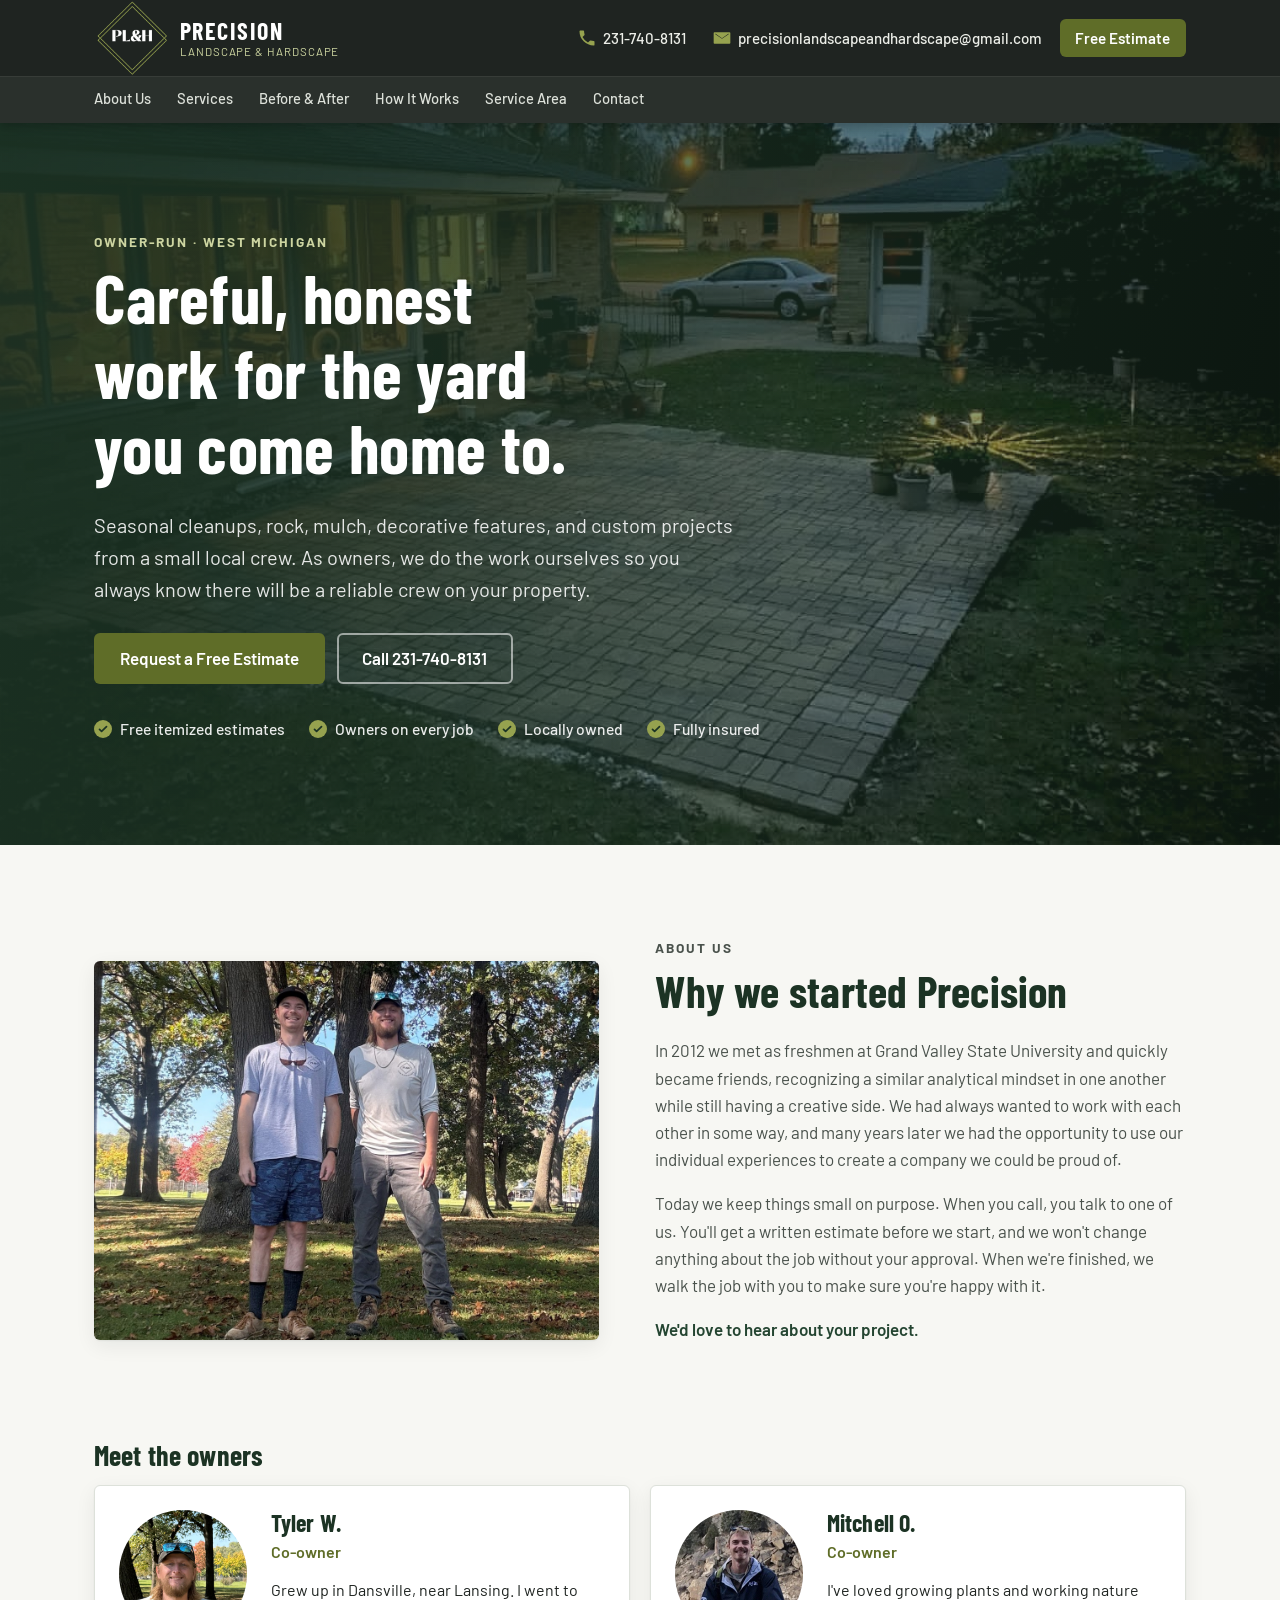
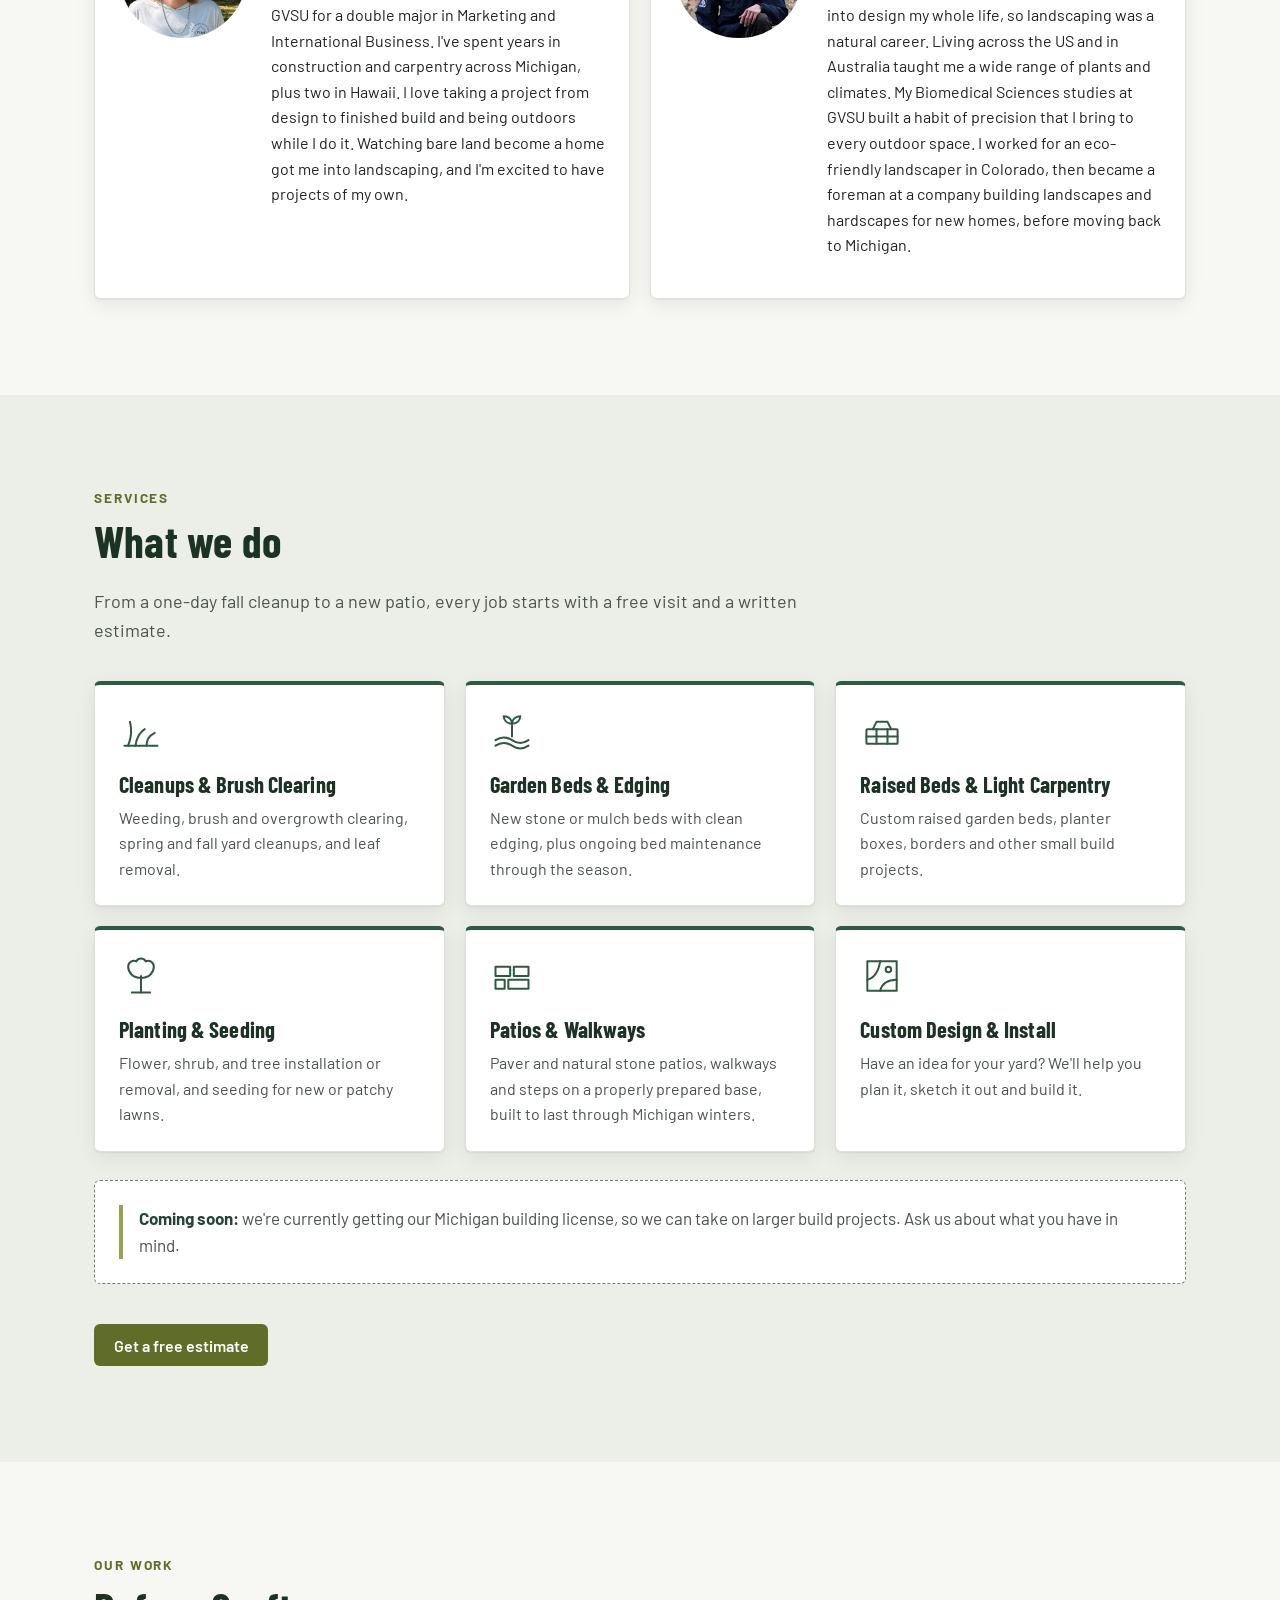
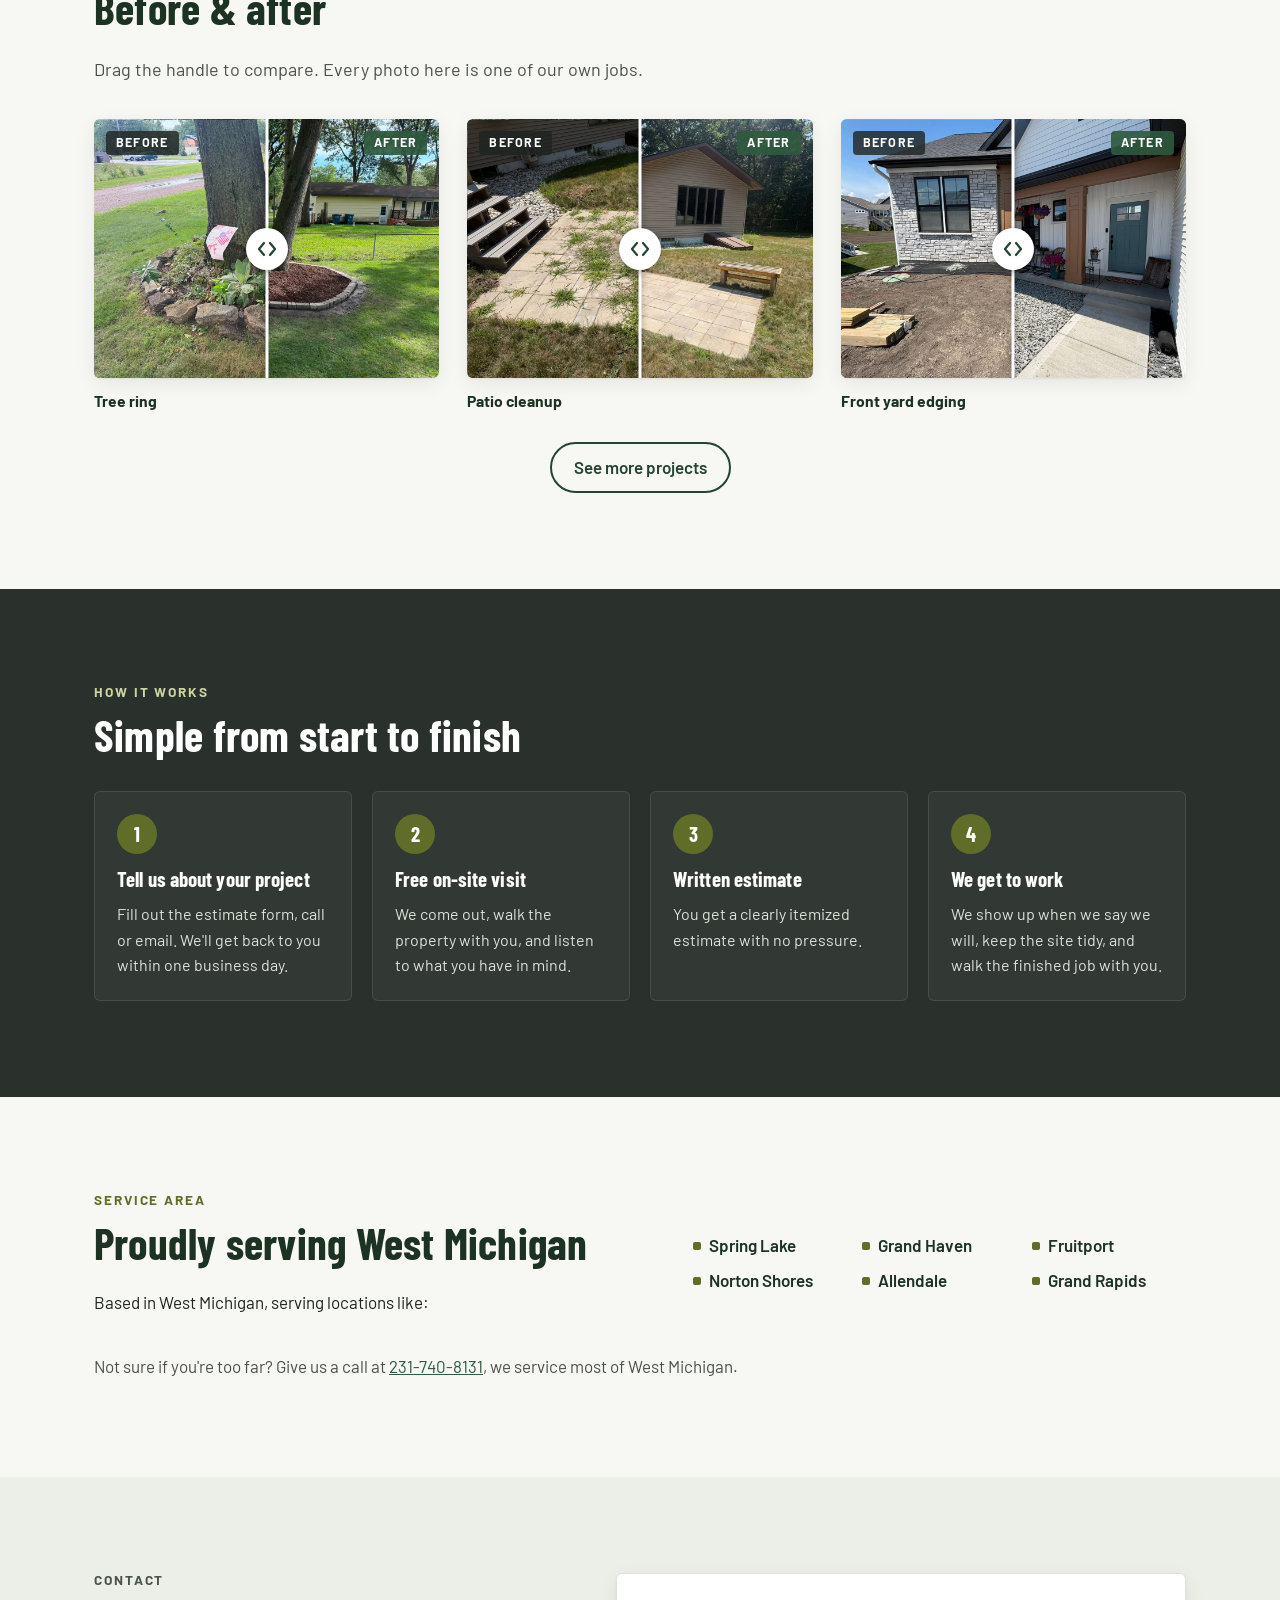
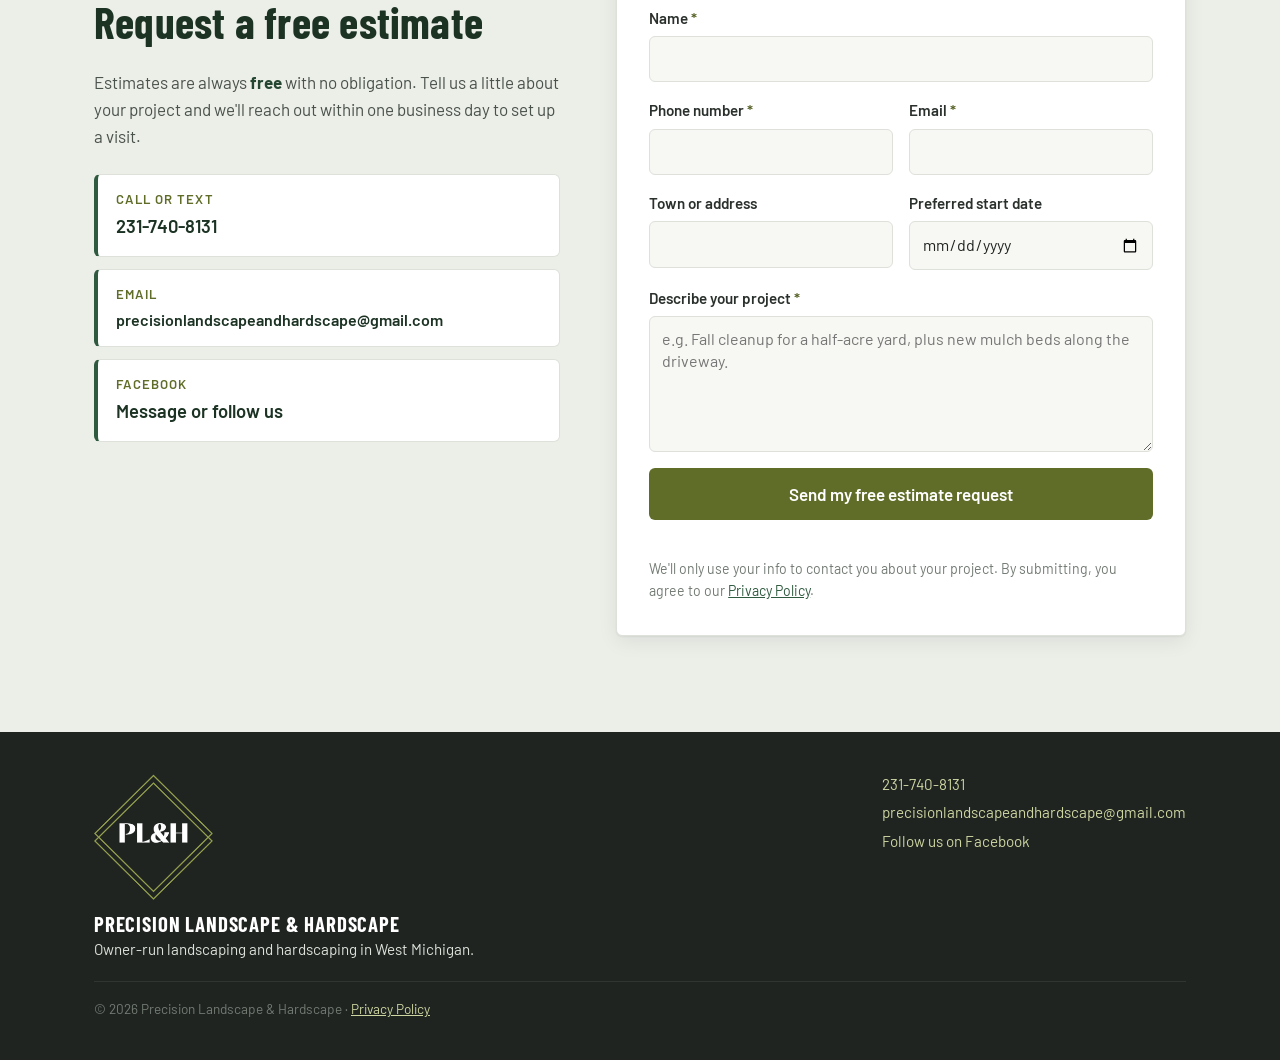
==== commit 7ab611ab: "Set privacy date and add Show fewer projects toggle Co-Authored-By: Claude Sonnet 5.5 <noreply@anthr" ====
--- a/index.html
+++ b/index.html
@@ -246,7 +246,7 @@
         </div>
 
         <details class="ba-more">
-          <summary>See more projects</summary>
+          <summary><span class="ba-more-open">See more projects</span><span class="ba-more-close">Show fewer projects</span></summary>
           <div class="ba-grid">
             <figure class="ba ba-tall">
               <div class="ba-frame" style="--pos: 50%">
--- a/styles.css
+++ b/styles.css
@@ -119,10 +119,15 @@
 .site-nav a:hover, .site-nav a.is-active { color: var(--white); border-bottom-color: var(--olive-400); }
 .site-nav li:first-child a { padding-left: 0; }
 
-/* Very narrow phones: keep everything on one line */
-@media (max-width: 380px) {
+/* Phones: keep the logo, name, phone icon and estimate button on one line (email stays in the contact section and footer) */
+@media (max-width: 480px) {
   .brand-sub { display: none; }
-  .brand-mark { width: 56px; height: 56px; margin: 0; }
+  .brand-mark { width: 48px; height: 48px; margin: 0; }
+  .brand { gap: 6px; }
+  .brand-name { font-size: 1.25rem; }
+  .header-bar { min-height: 64px; gap: 8px; }
+  .header-contact { gap: 2px; }
+  .header-contact .contact-link:nth-child(2) { display: none; }
   .header-contact .btn { padding: .5em .7em; font-size: .9rem; }
 }
 
@@ -177,6 +182,7 @@
   background: var(--white); border: 1px solid var(--gray-200); border-radius: var(--radius);
   padding: 20px; box-shadow: var(--shadow);
 }
+@media (max-width: 559px) { .person { grid-template-columns: 1fr; } .person .person-photo { width: 120px; } }
 @media (min-width: 560px) { .person { grid-template-columns: 128px 1fr; padding: 24px; gap: 24px; } }
 .person-photo { width: 100%; aspect-ratio: 1; object-fit: cover; border-radius: 50%; }
 .person h4 { font-size: 1.5rem; margin-bottom: .1em; color: var(--green-900); }
@@ -220,6 +226,7 @@
 .ba-more summary::-webkit-details-marker { display: none; }
 .ba-more summary:hover { background: var(--green-800); color: var(--white); }
 .ba-more[open] summary { margin-bottom: 28px; }
+.ba-more[open] .ba-more-open, .ba-more:not([open]) .ba-more-close { display: none; }
 .ba-more .ba-grid { margin: 0 auto; }
 .ba { margin: 0; }
 .ba-frame {
